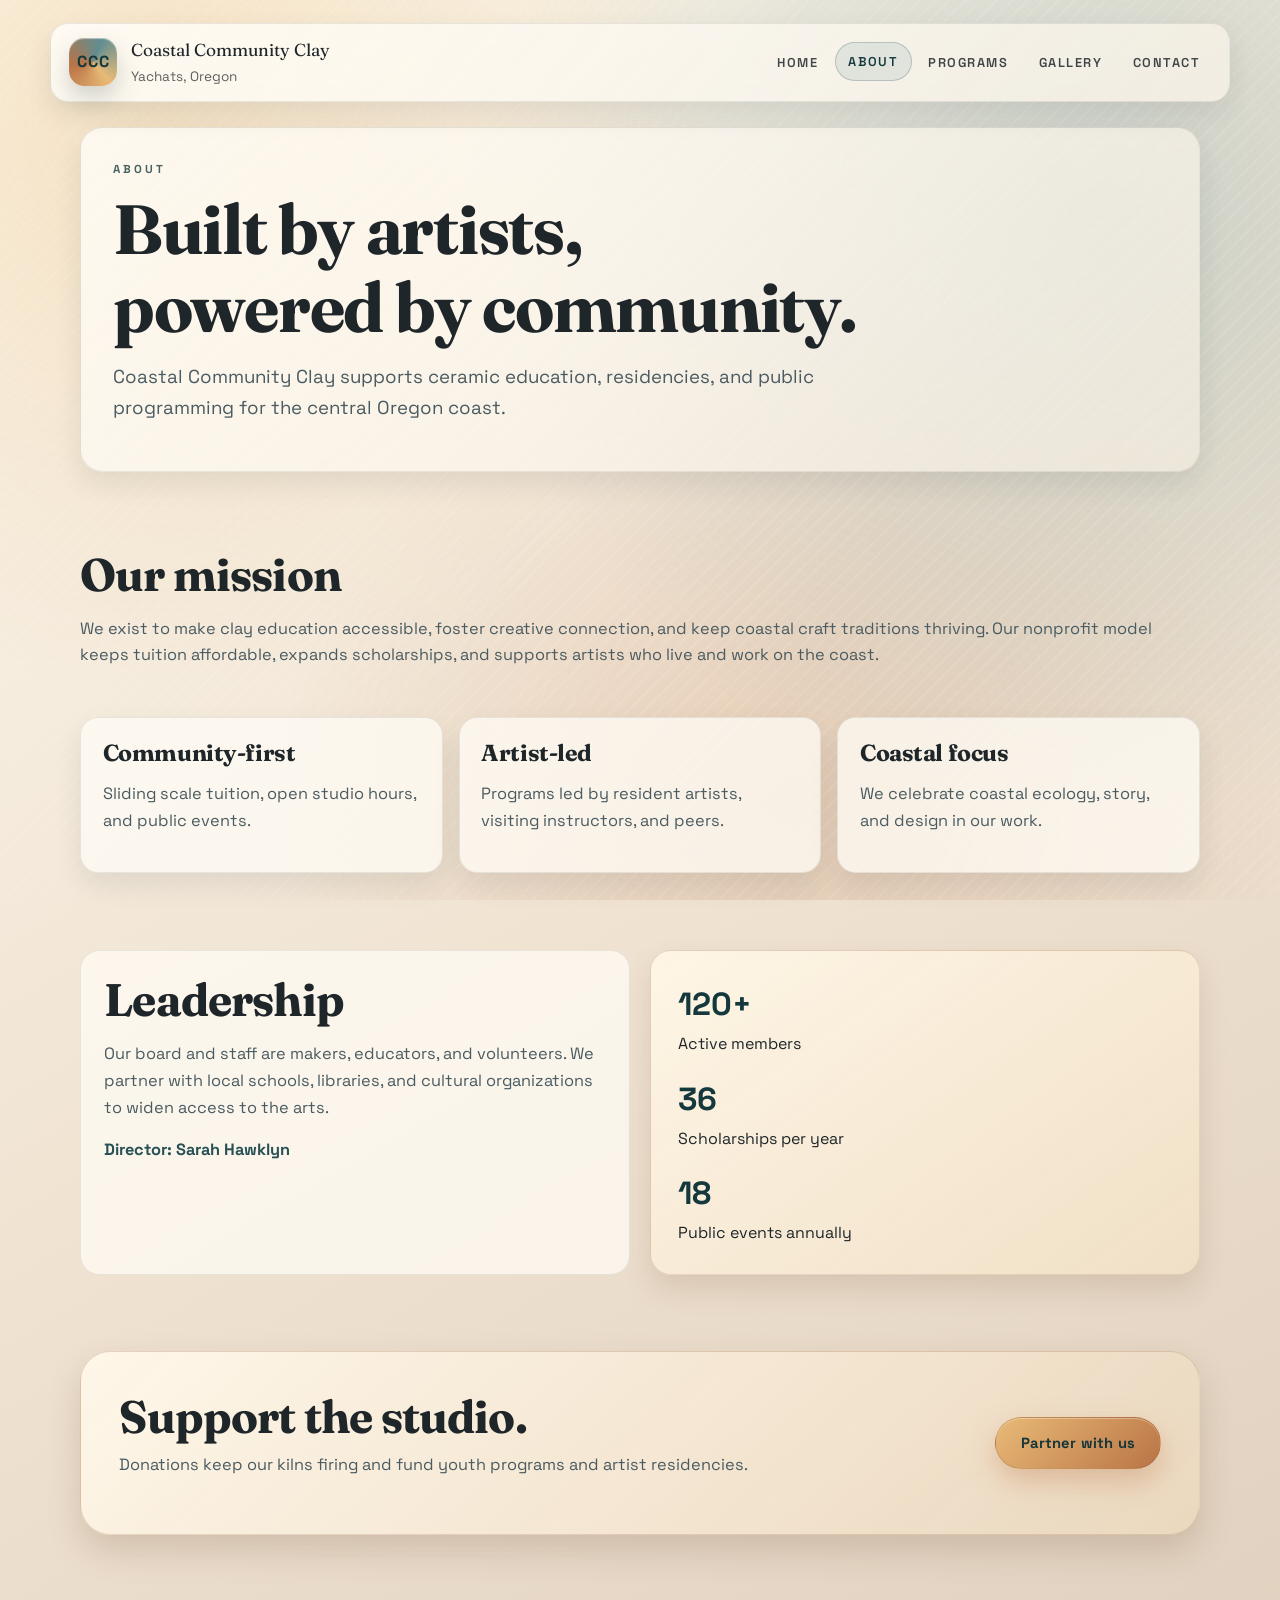
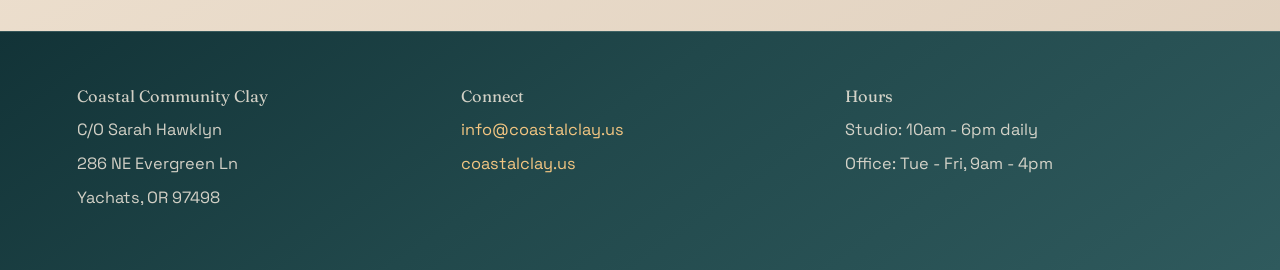
==== about.html @ d5c9c59b "update" ====
<!DOCTYPE html>
<html lang="en">
  <head>
    <meta charset="utf-8" />
    <meta name="viewport" content="width=device-width, initial-scale=1" />
    <title>About | Coastal Community Clay</title>
    <meta
      name="description"
      content="Learn about Coastal Community Clay, a nonprofit ceramics organization serving the Oregon coast."
    />
    <link rel="preconnect" href="https://fonts.googleapis.com" />
    <link rel="preconnect" href="https://fonts.gstatic.com" crossorigin />
    <link
      href="https://fonts.googleapis.com/css2?family=Fraunces:wght@300;500;700&family=Space+Grotesk:wght@400;600&display=swap"
      rel="stylesheet"
    />
    <link rel="stylesheet" href="css/styles.css" />
  </head>
  <body>
    <header class="site-header">
      <div class="brand">
        <span class="brand-mark">CCC</span>
        <div>
          <p class="brand-title">Coastal Community Clay</p>
          <p class="brand-subtitle">Yachats, Oregon</p>
        </div>
      </div>
      <button class="menu-toggle" aria-expanded="false" aria-controls="primary-nav">
        Menu
      </button>
      <nav id="primary-nav" class="site-nav">
        <a class="nav-link" href="index.html">Home</a>
        <a class="nav-link" href="about.html">About</a>
        <a class="nav-link" href="programs.html">Programs</a>
        <a class="nav-link" href="gallery.html">Gallery</a>
        <a class="nav-link" href="contact.html">Contact</a>
      </nav>
    </header>

    <main>
      <section class="page-hero">
        <div>
          <p class="eyebrow">About</p>
          <h1>Built by artists, powered by community.</h1>
          <p class="lead">
            Coastal Community Clay supports ceramic education, residencies, and
            public programming for the central Oregon coast.
          </p>
        </div>
      </section>

      <section class="story">
        <div>
          <h2>Our mission</h2>
          <p>
            We exist to make clay education accessible, foster creative
            connection, and keep coastal craft traditions thriving. Our nonprofit
            model keeps tuition affordable, expands scholarships, and supports
            artists who live and work on the coast.
          </p>
        </div>
        <div class="story-cards">
          <article>
            <h3>Community-first</h3>
            <p>Sliding scale tuition, open studio hours, and public events.</p>
          </article>
          <article>
            <h3>Artist-led</h3>
            <p>Programs led by resident artists, visiting instructors, and peers.</p>
          </article>
          <article>
            <h3>Coastal focus</h3>
            <p>We celebrate coastal ecology, story, and design in our work.</p>
          </article>
        </div>
      </section>

      <section class="grid-two">
        <div>
          <h2>Leadership</h2>
          <p>
            Our board and staff are makers, educators, and volunteers. We partner
            with local schools, libraries, and cultural organizations to widen
            access to the arts.
          </p>
          <p class="accent">Director: Sarah Hawklyn</p>
        </div>
        <div class="stats-card">
          <div>
            <strong>120+</strong>
            <span>Active members</span>
          </div>
          <div>
            <strong>36</strong>
            <span>Scholarships per year</span>
          </div>
          <div>
            <strong>18</strong>
            <span>Public events annually</span>
          </div>
        </div>
      </section>

      <section class="cta">
        <div>
          <h2>Support the studio.</h2>
          <p>
            Donations keep our kilns firing and fund youth programs and artist
            residencies.
          </p>
        </div>
        <a class="btn primary" href="contact.html">Partner with us</a>
      </section>
    </main>

    <footer class="site-footer">
      <div>
        <p class="footer-title">Coastal Community Clay</p>
        <p>C/O Sarah Hawklyn</p>
        <p>286 NE Evergreen Ln</p>
        <p>Yachats, OR 97498</p>
      </div>
      <div>
        <p class="footer-title">Connect</p>
        <p><a href="mailto:info@coastalclay.us">info@coastalclay.us</a></p>
        <p><a href="https://coastalclay.us">coastalclay.us</a></p>
      </div>
      <div>
        <p class="footer-title">Hours</p>
        <p>Studio: 10am - 6pm daily</p>
        <p>Office: Tue - Fri, 9am - 4pm</p>
      </div>
    </footer>

    <script src="js/main.js"></script>
  </body>
</html>
---- css/styles.css ----
:root {
  color-scheme: light;
  --ink: #1f262a;
  --ink-soft: #4a5b61;
  --paper: #f6f2e8;
  --paper-bright: #fffcf6;
  --sand: #e8d7c3;
  --clay: #ba7446;
  --clay-deep: #8b4f30;
  --sun: #e8ba76;
  --tide: #5f8d92;
  --kelp: #275155;
  --ocean: #14383c;
  --line: rgba(31, 38, 42, 0.16);
  --line-soft: rgba(31, 38, 42, 0.09);
  --glass: rgba(255, 252, 246, 0.76);
  --glass-strong: rgba(255, 252, 246, 0.9);
  --shadow-sm: 0 12px 28px rgba(27, 37, 42, 0.09);
  --shadow-md: 0 18px 38px rgba(23, 34, 38, 0.14);
  --shadow-lg: 0 26px 54px rgba(20, 31, 35, 0.2);
  --radius-sm: 1rem;
  --radius-md: 1.4rem;
  --radius-lg: 1.9rem;
  --radius-pill: 999px;
  --font-display: "Fraunces", "Baskerville", "Times New Roman", serif;
  --font-body: "Space Grotesk", "Avenir Next", "Helvetica Neue", sans-serif;
}

*,
*::before,
*::after {
  box-sizing: border-box;
}

html {
  scroll-behavior: smooth;
}

body {
  margin: 0;
  min-height: 100vh;
  font-family: var(--font-body);
  color: var(--ink);
  background: linear-gradient(150deg, #fdf8ed 0%, #f0e3d2 48%, #decebc 100%);
  line-height: 1.65;
  position: relative;
}

body::before,
body::after {
  content: "";
  position: fixed;
  inset: 0;
  pointer-events: none;
  z-index: -1;
}

body::before {
  background:
    radial-gradient(circle at 12% 12%, rgba(232, 186, 118, 0.32), transparent 42%),
    radial-gradient(circle at 85% 24%, rgba(95, 141, 146, 0.28), transparent 47%),
    radial-gradient(circle at 62% 88%, rgba(186, 116, 70, 0.2), transparent 46%);
}

body::after {
  opacity: 0.28;
  background:
    repeating-linear-gradient(
      135deg,
      rgba(255, 255, 255, 0.35) 0,
      rgba(255, 255, 255, 0.35) 2px,
      transparent 2px,
      transparent 11px
    );
}

main {
  width: min(1120px, calc(100% - clamp(2rem, 7vw, 8rem)));
  margin: 0 auto;
  padding: clamp(1.2rem, 2vw, 2rem) 0 clamp(4.5rem, 8vw, 6rem);
  display: grid;
  gap: clamp(3rem, 6vw, 5.2rem);
}

h1,
h2,
h3 {
  font-family: var(--font-display);
  margin: 0 0 0.95rem 0;
  line-height: 1.12;
  letter-spacing: -0.018em;
  text-wrap: balance;
}

h1 {
  font-size: clamp(2.35rem, 6vw, 4.35rem);
}

h2 {
  font-size: clamp(1.85rem, 4vw, 2.85rem);
}

h3 {
  font-size: clamp(1.18rem, 2.3vw, 1.45rem);
}

p {
  margin: 0 0 1rem 0;
  font-size: 1.02rem;
  color: var(--ink-soft);
}

a {
  color: inherit;
  text-decoration: none;
  transition: color 0.24s ease;
}

main > section {
  position: relative;
}

.site-header {
  position: sticky;
  top: 0.8rem;
  z-index: 30;
  width: min(1180px, calc(100% - clamp(1.8rem, 7vw, 8rem)));
  margin: clamp(0.75rem, 1.8vw, 1.5rem) auto 0;
  padding: 0.75rem 0.95rem 0.75rem 1.15rem;
  display: flex;
  align-items: center;
  justify-content: space-between;
  gap: 1rem;
  border-radius: 1.15rem;
  border: 1px solid var(--line-soft);
  background: linear-gradient(130deg, rgba(255, 253, 248, 0.87), rgba(248, 242, 231, 0.79));
  backdrop-filter: blur(14px) saturate(120%);
  box-shadow: var(--shadow-sm);
}

.brand {
  display: flex;
  align-items: center;
  gap: 0.85rem;
  min-width: 0;
}

.brand-mark {
  width: 3rem;
  height: 3rem;
  display: grid;
  place-items: center;
  border-radius: 0.95rem;
  background: conic-gradient(from 140deg, var(--sun), var(--clay), var(--tide), var(--sun));
  color: var(--ocean);
  font-weight: 700;
  letter-spacing: 0.06em;
  box-shadow:
    inset 0 1px 1px rgba(255, 255, 255, 0.5),
    0 12px 24px rgba(35, 55, 61, 0.21);
  animation: markPulse 6s ease-in-out infinite;
}

.brand-title {
  margin: 0;
  font-family: var(--font-display);
  font-size: 1.08rem;
  color: var(--ink);
}

.brand-subtitle {
  margin: 0.12rem 0 0 0;
  font-size: 0.85rem;
  color: rgba(31, 38, 42, 0.72);
}

.site-nav {
  display: flex;
  align-items: center;
  gap: 0.2rem;
}

.nav-link {
  padding: 0.5rem 0.78rem;
  border-radius: var(--radius-pill);
  text-transform: uppercase;
  letter-spacing: 0.12em;
  font-size: 0.8rem;
  font-weight: 600;
  color: rgba(31, 38, 42, 0.85);
  border: 1px solid transparent;
  transition:
    background-color 0.25s ease,
    border-color 0.25s ease,
    transform 0.25s ease,
    color 0.25s ease;
}

.nav-link:hover,
.nav-link.active {
  background: rgba(95, 141, 146, 0.14);
  border-color: rgba(39, 81, 85, 0.24);
  color: var(--ocean);
  transform: translateY(-1px);
}

.menu-toggle {
  display: none;
  align-items: center;
  justify-content: center;
  border: 1px solid var(--line);
  background: var(--glass-strong);
  padding: 0.5rem 0.95rem;
  border-radius: var(--radius-pill);
  font-size: 0.78rem;
  text-transform: uppercase;
  letter-spacing: 0.12em;
  font-weight: 600;
  color: var(--ocean);
  font-family: var(--font-body);
}

.hero {
  display: grid;
  grid-template-columns: 1.15fr 0.85fr;
  gap: clamp(1.8rem, 4vw, 3.2rem);
  align-items: stretch;
  padding: clamp(1.65rem, 4vw, 2.65rem);
  border-radius: var(--radius-lg);
  border: 1px solid var(--line-soft);
  background: linear-gradient(145deg, rgba(255, 252, 246, 0.84), rgba(247, 239, 227, 0.62));
  box-shadow: var(--shadow-lg);
  overflow: hidden;
}

.hero::before {
  content: "";
  position: absolute;
  width: 430px;
  height: 430px;
  right: -180px;
  top: -180px;
  border-radius: 50%;
  background: radial-gradient(circle, rgba(232, 186, 118, 0.42), rgba(232, 186, 118, 0));
  pointer-events: none;
}

.hero::after {
  content: "";
  position: absolute;
  width: 280px;
  height: 280px;
  left: -140px;
  bottom: -120px;
  border-radius: 50%;
  background: radial-gradient(circle, rgba(95, 141, 146, 0.28), rgba(95, 141, 146, 0));
  pointer-events: none;
}

.hero-content {
  max-width: 600px;
  position: relative;
  z-index: 1;
  animation: fadeUp 0.85s ease both;
}

.eyebrow {
  margin: 0 0 0.7rem 0;
  text-transform: uppercase;
  letter-spacing: 0.25em;
  font-size: 0.72rem;
  font-weight: 700;
  color: rgba(20, 56, 60, 0.78);
}

.lead {
  font-size: clamp(1.03rem, 2.1vw, 1.17rem);
  max-width: 62ch;
}

.hero-actions {
  display: flex;
  flex-wrap: wrap;
  gap: 0.8rem;
  margin-top: 1.9rem;
}

.btn {
  display: inline-flex;
  align-items: center;
  justify-content: center;
  border-radius: var(--radius-pill);
  padding: 0.78rem 1.55rem;
  font-size: 0.92rem;
  font-weight: 700;
  letter-spacing: 0.01em;
  border: 1px solid transparent;
  transition:
    transform 0.24s ease,
    box-shadow 0.24s ease,
    background-color 0.24s ease,
    border-color 0.24s ease;
}

.btn.primary {
  background: linear-gradient(135deg, var(--sun), var(--clay));
  color: #15363a;
  border-color: rgba(117, 72, 46, 0.2);
  box-shadow:
    inset 0 1px 0 rgba(255, 255, 255, 0.32),
    0 12px 28px rgba(186, 116, 70, 0.35);
}

.btn.ghost {
  background: var(--glass-strong);
  border-color: rgba(31, 38, 42, 0.2);
  color: var(--ocean);
}

.btn:hover {
  transform: translateY(-2px);
  box-shadow: 0 14px 28px rgba(26, 40, 45, 0.2);
}

.btn:active {
  transform: translateY(0);
}

.hero-card {
  padding: 1.9rem;
  border-radius: var(--radius-md);
  background: linear-gradient(158deg, rgba(20, 56, 60, 0.96), rgba(39, 81, 85, 0.92));
  color: #f6efe3;
  box-shadow: 0 22px 44px rgba(19, 47, 51, 0.36);
  display: grid;
  align-content: start;
  gap: 1rem;
  overflow: hidden;
  position: relative;
  animation: floatIn 0.92s ease both;
  animation-delay: 0.2s;
}

.hero-card::before {
  content: "";
  position: absolute;
  right: -36px;
  bottom: -46px;
  width: 190px;
  height: 190px;
  border-radius: 50%;
  border: 1px solid rgba(255, 255, 255, 0.24);
}

.hero-card p,
.hero-card span {
  color: rgba(246, 239, 227, 0.82);
}

.hero-list {
  display: grid;
  grid-template-columns: repeat(auto-fit, minmax(140px, 1fr));
  gap: 0.75rem;
}

.hero-list div {
  padding: 0.85rem 0.9rem;
  border-radius: 0.95rem;
  background: rgba(255, 255, 255, 0.1);
  border: 1px solid rgba(255, 255, 255, 0.16);
}

.hero-list span {
  display: block;
  font-size: 0.78rem;
  text-transform: uppercase;
  letter-spacing: 0.08em;
}

.hero-list strong {
  font-size: 1.22rem;
  font-weight: 700;
  color: #fff4e5;
}

.split {
  display: grid;
  grid-template-columns: minmax(240px, 0.95fr) minmax(320px, 1.05fr);
  gap: clamp(1.5rem, 3vw, 2.6rem);
  align-items: start;
}

.split > div:first-child {
  padding: 1.85rem;
  border-radius: var(--radius-md);
  background: var(--glass);
  border: 1px solid var(--line-soft);
  box-shadow: var(--shadow-sm);
}

.highlight-grid {
  display: grid;
  gap: 1rem;
  grid-template-columns: repeat(auto-fit, minmax(190px, 1fr));
}

.highlight-grid article {
  padding: 1.35rem;
  border-radius: 1.1rem;
  background: linear-gradient(145deg, rgba(255, 252, 246, 0.84), rgba(255, 250, 241, 0.68));
  border: 1px solid var(--line-soft);
  box-shadow: var(--shadow-sm);
  transition:
    transform 0.22s ease,
    box-shadow 0.22s ease,
    border-color 0.22s ease;
}

.highlight-grid article:hover {
  transform: translateY(-4px);
  border-color: rgba(39, 81, 85, 0.24);
  box-shadow: var(--shadow-md);
}

.band {
  padding: clamp(1.6rem, 4vw, 2.9rem);
  border-radius: var(--radius-lg);
  background: linear-gradient(132deg, #173f43 0%, #2b5c5f 52%, #355458 100%);
  color: #f7f0e5;
  box-shadow: var(--shadow-lg);
  overflow: hidden;
}

.band::before {
  content: "";
  position: absolute;
  inset: 0;
  background:
    radial-gradient(circle at 12% 20%, rgba(232, 186, 118, 0.26), transparent 38%),
    linear-gradient(120deg, transparent 36%, rgba(255, 255, 255, 0.05) 60%, transparent 84%);
  pointer-events: none;
}

.band-content {
  position: relative;
  z-index: 1;
  display: grid;
  gap: 1.45rem;
}

.band h2,
.band h3 {
  color: #fff4e4;
}

.band p {
  color: rgba(247, 240, 229, 0.84);
}

.event-grid,
.resource-grid {
  display: grid;
  grid-template-columns: repeat(auto-fit, minmax(200px, 1fr));
  gap: 1rem;
}

.event-grid article,
.resource-grid div {
  padding: 1.35rem;
  border-radius: 1.1rem;
  background: rgba(255, 255, 255, 0.08);
  border: 1px solid rgba(255, 255, 255, 0.14);
  backdrop-filter: blur(2px);
}

.impact {
  display: grid;
  gap: 1.6rem;
  grid-template-columns: minmax(240px, 0.9fr) minmax(260px, 1.1fr);
  align-items: center;
  padding: clamp(1.6rem, 3.2vw, 2.6rem);
  border-radius: var(--radius-lg);
  background: linear-gradient(150deg, rgba(255, 252, 245, 0.82), rgba(247, 240, 227, 0.68));
  border: 1px solid var(--line-soft);
  box-shadow: var(--shadow-md);
}

.impact-grid {
  display: grid;
  gap: 0.9rem;
  grid-template-columns: repeat(auto-fit, minmax(150px, 1fr));
}

.impact-grid > div {
  padding: 1.1rem;
  border-radius: 1rem;
  border: 1px solid rgba(31, 38, 42, 0.12);
  background: rgba(255, 255, 255, 0.58);
}

.impact-grid strong {
  display: block;
  margin-bottom: 0.2rem;
  font-size: clamp(1.6rem, 3vw, 2.05rem);
  color: var(--ocean);
}

.impact-grid span {
  font-size: 0.93rem;
  color: rgba(31, 38, 42, 0.75);
}

.support {
  display: grid;
  gap: 1.4rem;
}

.support-grid {
  display: grid;
  gap: 1rem;
  grid-template-columns: repeat(auto-fit, minmax(220px, 1fr));
}

.support-grid article {
  padding: 1.35rem;
  border-radius: 1.1rem;
  border: 1px solid var(--line-soft);
  background: linear-gradient(145deg, rgba(255, 252, 246, 0.86), rgba(255, 250, 241, 0.7));
  box-shadow: var(--shadow-sm);
}

.cta {
  display: flex;
  flex-wrap: wrap;
  align-items: center;
  justify-content: space-between;
  gap: 1.4rem;
  padding: clamp(1.5rem, 3vw, 2.4rem);
  border-radius: var(--radius-lg);
  background: linear-gradient(138deg, rgba(255, 247, 233, 0.95), rgba(235, 216, 190, 0.92));
  border: 1px solid rgba(139, 79, 48, 0.2);
  box-shadow: 0 16px 34px rgba(112, 74, 49, 0.2);
}

.cta h2 {
  margin-bottom: 0.65rem;
}

.text-link {
  color: var(--ocean);
  font-weight: 700;
  text-decoration: underline;
  text-decoration-thickness: 1px;
  text-underline-offset: 0.18em;
}

.text-link:hover {
  color: var(--clay-deep);
}

.page-hero {
  padding: clamp(1.4rem, 2.5vw, 2rem);
  border-radius: var(--radius-md);
  border: 1px solid var(--line-soft);
  background: linear-gradient(140deg, rgba(255, 252, 246, 0.84), rgba(247, 239, 227, 0.65));
  box-shadow: var(--shadow-sm);
}

.story {
  display: grid;
  gap: 2rem;
}

.story-cards {
  display: grid;
  gap: 1rem;
  grid-template-columns: repeat(auto-fit, minmax(220px, 1fr));
}

.story-cards article {
  padding: 1.35rem;
  border-radius: 1.15rem;
  border: 1px solid var(--line-soft);
  background: rgba(255, 252, 246, 0.74);
  box-shadow: var(--shadow-sm);
}

.grid-two {
  display: grid;
  grid-template-columns: repeat(auto-fit, minmax(240px, 1fr));
  gap: 1.2rem;
  align-items: stretch;
}

.grid-two > div:first-child {
  padding: 1.45rem;
  border-radius: 1.2rem;
  background: rgba(255, 252, 246, 0.72);
  border: 1px solid var(--line-soft);
}

.stats-card {
  padding: 1.7rem;
  border-radius: 1.3rem;
  display: grid;
  gap: 0.95rem;
  background: linear-gradient(145deg, rgba(255, 246, 231, 0.95), rgba(241, 224, 198, 0.9));
  border: 1px solid rgba(139, 79, 48, 0.19);
  box-shadow: 0 14px 28px rgba(121, 79, 51, 0.16);
}

.stats-card strong {
  display: block;
  font-size: clamp(1.7rem, 3vw, 2rem);
  color: var(--ocean);
}

.accent {
  color: var(--kelp);
  font-weight: 700;
}

.program-list {
  display: grid;
  gap: 1rem;
}

.program-list article {
  padding: 1.6rem;
  border-radius: 1.25rem;
  border: 1px solid var(--line-soft);
  background: linear-gradient(140deg, rgba(255, 252, 246, 0.84), rgba(255, 250, 241, 0.66));
  box-shadow: var(--shadow-sm);
}

.pill-row {
  margin-top: 1.15rem;
  display: flex;
  flex-wrap: wrap;
  gap: 0.55rem;
}

.pill-row span {
  display: inline-flex;
  align-items: center;
  padding: 0.38rem 0.86rem;
  border-radius: var(--radius-pill);
  border: 1px solid rgba(39, 81, 85, 0.24);
  background: rgba(95, 141, 146, 0.13);
  color: var(--ocean);
  font-size: 0.75rem;
  font-weight: 700;
  letter-spacing: 0.09em;
  text-transform: uppercase;
}

.gallery-grid {
  display: grid;
  gap: 1rem;
  grid-template-columns: repeat(auto-fit, minmax(220px, 1fr));
}

.gallery-card {
  padding: 1.2rem;
  border-radius: 1.25rem;
  border: 1px solid var(--line-soft);
  background: linear-gradient(150deg, rgba(255, 252, 246, 0.88), rgba(255, 249, 240, 0.72));
  box-shadow: var(--shadow-sm);
}

.gallery-swatch {
  height: 195px;
  margin-bottom: 0.9rem;
  border-radius: 1rem;
  border: 1px solid rgba(255, 255, 255, 0.62);
  box-shadow: inset 0 1px 0 rgba(255, 255, 255, 0.45);
  background-size: cover;
}

.swatch-one {
  background:
    radial-gradient(circle at 24% 30%, rgba(255, 236, 210, 0.32), transparent 44%),
    linear-gradient(140deg, #945a3c, #d9ac86);
}

.swatch-two {
  background:
    radial-gradient(circle at 66% 22%, rgba(255, 255, 255, 0.38), transparent 42%),
    linear-gradient(140deg, #679096, #c5dedf);
}

.swatch-three {
  background:
    radial-gradient(circle at 20% 26%, rgba(255, 232, 205, 0.28), transparent 45%),
    linear-gradient(140deg, #694d3f, #caa88c);
}

.swatch-four {
  background:
    radial-gradient(circle at 70% 35%, rgba(255, 236, 206, 0.36), transparent 45%),
    linear-gradient(140deg, #8f614b, #e5c29d);
}

.swatch-five {
  background:
    radial-gradient(circle at 26% 31%, rgba(255, 255, 255, 0.46), transparent 42%),
    linear-gradient(140deg, #84b5b2, #e4efed);
}

.swatch-six {
  background:
    radial-gradient(circle at 70% 26%, rgba(255, 240, 220, 0.28), transparent 44%),
    linear-gradient(140deg, #6f6058, #d6c4b2);
}

.contact-grid {
  display: grid;
  gap: 1rem;
  grid-template-columns: repeat(auto-fit, minmax(220px, 1fr));
}

.contact-card {
  padding: 1.3rem;
  border-radius: 1.15rem;
  border: 1px solid var(--line-soft);
  background: rgba(255, 252, 246, 0.79);
  box-shadow: var(--shadow-sm);
}

.form-section {
  padding: clamp(1.4rem, 3vw, 2.1rem);
  border-radius: 1.45rem;
  border: 1px solid var(--line-soft);
  background: linear-gradient(145deg, rgba(255, 252, 246, 0.84), rgba(247, 239, 227, 0.67));
  box-shadow: var(--shadow-md);
}

.contact-form {
  display: grid;
  gap: 1rem;
}

.contact-form label {
  display: grid;
  gap: 0.45rem;
  font-weight: 600;
  color: var(--ink);
}

input,
select,
textarea {
  width: 100%;
  border: 1px solid rgba(31, 38, 42, 0.22);
  border-radius: 0.9rem;
  background: rgba(255, 255, 255, 0.82);
  color: var(--ink);
  padding: 0.76rem 0.95rem;
  font-size: 0.96rem;
  line-height: 1.45;
  font-family: var(--font-body);
  transition:
    border-color 0.2s ease,
    box-shadow 0.2s ease,
    background-color 0.2s ease;
}

textarea {
  resize: vertical;
}

input:focus-visible,
select:focus-visible,
textarea:focus-visible {
  outline: none;
  border-color: rgba(39, 81, 85, 0.5);
  box-shadow: 0 0 0 4px rgba(95, 141, 146, 0.2);
  background: #ffffff;
}

.site-footer {
  display: grid;
  gap: 1.6rem;
  grid-template-columns: repeat(auto-fit, minmax(200px, 1fr));
  padding: clamp(2.2rem, 5vw, 3.2rem) clamp(1.2rem, 6vw, 5rem);
  background: linear-gradient(145deg, #123337 0%, #21484b 45%, #2f5a5d 100%);
  color: #f5ecdf;
  border-top: 1px solid rgba(255, 255, 255, 0.12);
}

.site-footer p {
  margin-bottom: 0.45rem;
  color: rgba(245, 236, 223, 0.84);
}

.footer-title {
  margin-bottom: 0.65rem;
  color: #fff7ea;
  font-family: var(--font-display);
}

.site-footer a {
  color: #f3c682;
}

.site-footer a:hover {
  color: #ffe4b8;
}

@keyframes fadeUp {
  from {
    opacity: 0;
    transform: translateY(20px);
  }
  to {
    opacity: 1;
    transform: translateY(0);
  }
}

@keyframes floatIn {
  from {
    opacity: 0;
    transform: translateY(25px) scale(0.98);
  }
  to {
    opacity: 1;
    transform: translateY(0) scale(1);
  }
}

@keyframes markPulse {
  0%,
  100% {
    transform: rotate(0deg);
  }
  50% {
    transform: rotate(6deg);
  }
}

@media (max-width: 980px) {
  .hero,
  .impact {
    grid-template-columns: 1fr;
  }

  .split {
    grid-template-columns: 1fr;
  }
}

@media (max-width: 860px) {
  .site-header {
    width: calc(100% - 1.4rem);
    padding: 0.75rem;
  }

  .site-nav {
    position: absolute;
    top: calc(100% + 0.6rem);
    left: 0;
    right: 0;
    display: none;
    flex-direction: column;
    align-items: stretch;
    gap: 0.24rem;
    padding: 0.65rem;
    border-radius: 1rem;
    border: 1px solid var(--line-soft);
    background: rgba(255, 252, 247, 0.96);
    box-shadow: var(--shadow-md);
  }

  .site-nav.open {
    display: flex;
    animation: fadeUp 0.28s ease both;
  }

  .menu-toggle {
    display: inline-flex;
  }

  .nav-link {
    width: 100%;
    padding: 0.72rem 0.88rem;
  }
}

@media (max-width: 600px) {
  main {
    width: calc(100% - 1.5rem);
    padding-top: 0.9rem;
    gap: 2.55rem;
  }

  h1 {
    font-size: clamp(2rem, 11vw, 2.8rem);
  }

  .hero,
  .band,
  .impact,
  .cta,
  .page-hero,
  .form-section {
    padding: 1.25rem;
  }

  .brand-title {
    font-size: 0.98rem;
  }

  .brand-subtitle {
    font-size: 0.78rem;
  }

  .hero-actions {
    width: 100%;
  }

  .hero-actions .btn {
    flex: 1 1 100%;
  }

  .cta {
    flex-direction: column;
    align-items: flex-start;
  }

  .site-footer {
    grid-template-columns: 1fr;
  }
}

@media (prefers-reduced-motion: reduce) {
  *,
  *::before,
  *::after {
    animation: none !important;
    transition-duration: 0.01ms !important;
    scroll-behavior: auto !important;
  }
}
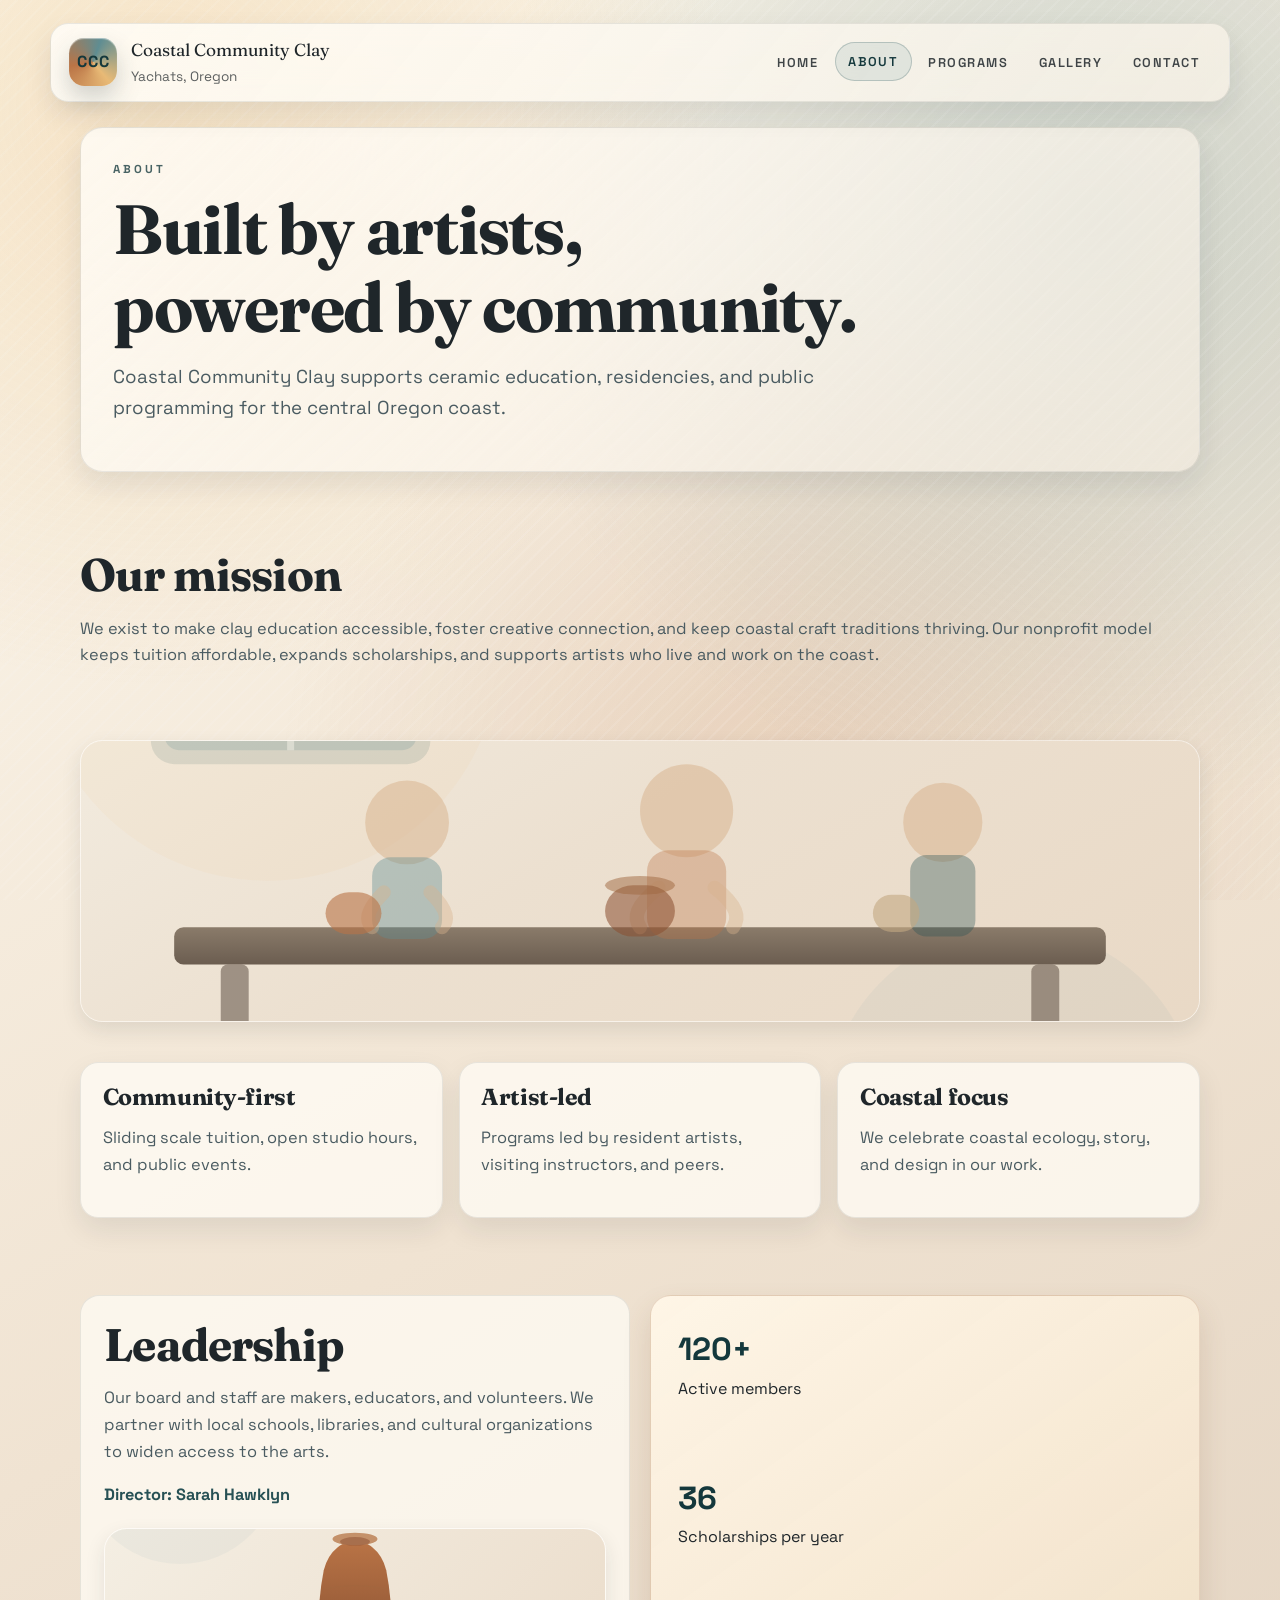
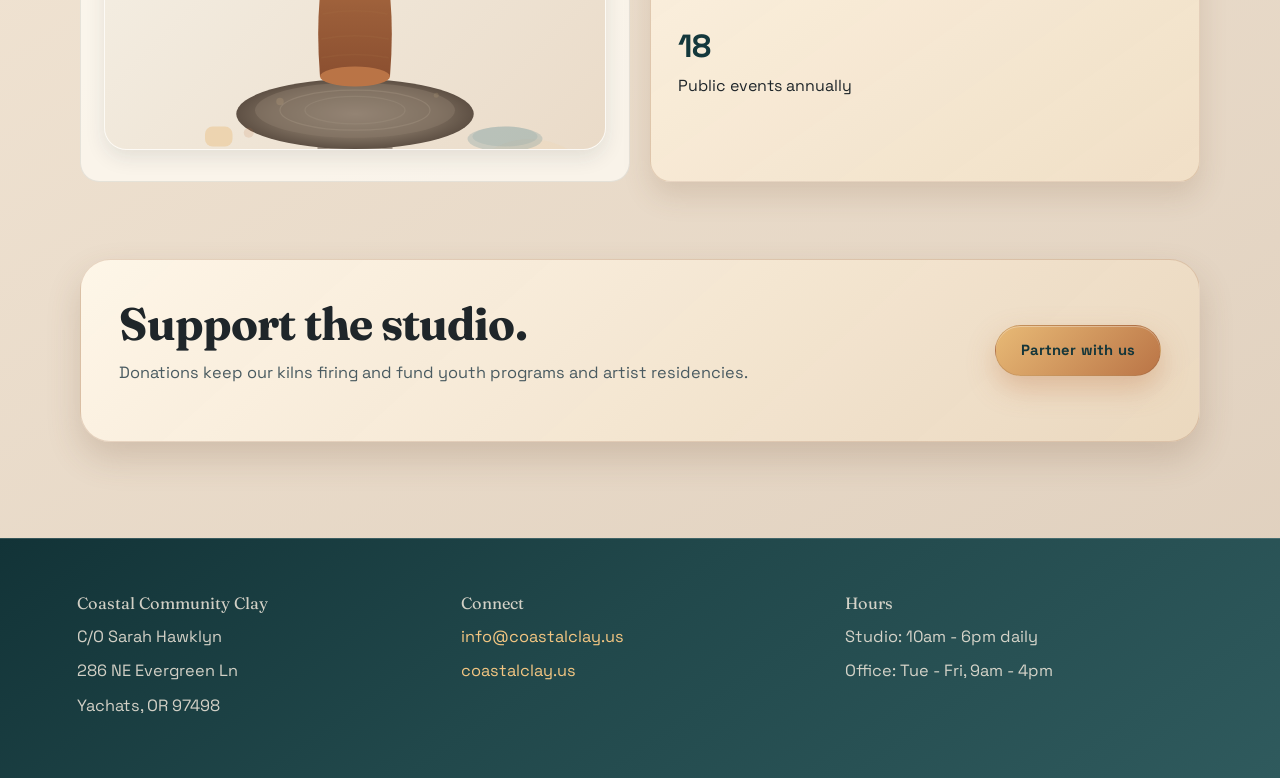
==== commit 79707a27: "Add illustrations and enhance layout for various pages - Added new SVG illustrations for the about, " ====
--- a/about.html
+++ b/about.html
@@ -59,6 +59,15 @@
             artists who live and work on the coast.
           </p>
         </div>
+        <figure class="section-illustration wide">
+          <img
+            src="images/about-studio.svg"
+            alt="Community studio scene with makers at a shared work table."
+            width="480"
+            height="360"
+            loading="lazy"
+          />
+        </figure>
         <div class="story-cards">
           <article>
             <h3>Community-first</h3>
@@ -84,6 +93,15 @@
             access to the arts.
           </p>
           <p class="accent">Director: Sarah Hawklyn</p>
+          <figure class="section-illustration small" style="margin-top:1.2rem">
+            <img
+              src="images/pottery-wheel.svg"
+              alt="Pottery wheel illustration."
+              width="400"
+              height="400"
+              loading="lazy"
+            />
+          </figure>
         </div>
         <div class="stats-card">
           <div>
--- a/css/styles.css
+++ b/css/styles.css
@@ -564,6 +564,14 @@
   border: 1px solid var(--line-soft);
   background: linear-gradient(140deg, rgba(255, 252, 246, 0.84), rgba(247, 239, 227, 0.65));
   box-shadow: var(--shadow-sm);
+  display: grid;
+  grid-template-columns: 1fr auto;
+  gap: 1.5rem;
+  align-items: center;
+}
+
+.page-hero:not(:has(.page-hero-illustration)) {
+  grid-template-columns: 1fr;
 }
 
 .story {
@@ -661,56 +669,80 @@
 }
 
 .gallery-card {
-  padding: 1.2rem;
+  display: grid;
+  gap: 0.95rem;
+  padding: 1rem;
   border-radius: 1.25rem;
   border: 1px solid var(--line-soft);
   background: linear-gradient(150deg, rgba(255, 252, 246, 0.88), rgba(255, 249, 240, 0.72));
   box-shadow: var(--shadow-sm);
-}
-
-.gallery-swatch {
-  height: 195px;
-  margin-bottom: 0.9rem;
+  transition:
+    transform 0.24s ease,
+    box-shadow 0.24s ease,
+    border-color 0.24s ease;
+}
+
+.gallery-card:hover {
+  transform: translateY(-4px);
+  border-color: rgba(39, 81, 85, 0.24);
+  box-shadow: var(--shadow-md);
+}
+
+.gallery-media {
+  margin: 0;
+  overflow: hidden;
   border-radius: 1rem;
-  border: 1px solid rgba(255, 255, 255, 0.62);
-  box-shadow: inset 0 1px 0 rgba(255, 255, 255, 0.45);
-  background-size: cover;
-}
-
-.swatch-one {
-  background:
-    radial-gradient(circle at 24% 30%, rgba(255, 236, 210, 0.32), transparent 44%),
-    linear-gradient(140deg, #945a3c, #d9ac86);
-}
-
-.swatch-two {
-  background:
-    radial-gradient(circle at 66% 22%, rgba(255, 255, 255, 0.38), transparent 42%),
-    linear-gradient(140deg, #679096, #c5dedf);
-}
-
-.swatch-three {
-  background:
-    radial-gradient(circle at 20% 26%, rgba(255, 232, 205, 0.28), transparent 45%),
-    linear-gradient(140deg, #694d3f, #caa88c);
-}
-
-.swatch-four {
-  background:
-    radial-gradient(circle at 70% 35%, rgba(255, 236, 206, 0.36), transparent 45%),
-    linear-gradient(140deg, #8f614b, #e5c29d);
-}
-
-.swatch-five {
-  background:
-    radial-gradient(circle at 26% 31%, rgba(255, 255, 255, 0.46), transparent 42%),
-    linear-gradient(140deg, #84b5b2, #e4efed);
-}
-
-.swatch-six {
-  background:
-    radial-gradient(circle at 70% 26%, rgba(255, 240, 220, 0.28), transparent 44%),
-    linear-gradient(140deg, #6f6058, #d6c4b2);
+  border: 1px solid rgba(255, 255, 255, 0.65);
+  background: linear-gradient(140deg, #f1dfc5, #c6b3a4);
+  box-shadow:
+    inset 0 1px 0 rgba(255, 255, 255, 0.4),
+    0 6px 16px rgba(31, 38, 42, 0.15);
+}
+
+.gallery-media img {
+  width: 100%;
+  aspect-ratio: 3 / 2;
+  object-fit: cover;
+  display: block;
+  transition: transform 0.35s ease;
+}
+
+.gallery-card:hover .gallery-media img {
+  transform: scale(1.04);
+}
+
+.gallery-copy {
+  display: grid;
+  gap: 0.45rem;
+  padding: 0 0.2rem 0.3rem;
+}
+
+.gallery-copy h3 {
+  margin-bottom: 0;
+}
+
+.gallery-copy p {
+  margin-bottom: 0.1rem;
+}
+
+.gallery-tags {
+  display: flex;
+  flex-wrap: wrap;
+  gap: 0.45rem;
+}
+
+.gallery-tags span {
+  display: inline-flex;
+  align-items: center;
+  padding: 0.28rem 0.72rem;
+  border-radius: var(--radius-pill);
+  font-size: 0.73rem;
+  font-weight: 700;
+  letter-spacing: 0.07em;
+  text-transform: uppercase;
+  color: var(--ocean);
+  border: 1px solid rgba(39, 81, 85, 0.25);
+  background: rgba(95, 141, 146, 0.12);
 }
 
 .contact-grid {
@@ -942,3 +974,148 @@
     scroll-behavior: auto !important;
   }
 }
+
+/* ===== Visual content: illustrations & decorative elements ===== */
+
+.hero-illustration {
+  margin: 0 0 1rem 0;
+  overflow: hidden;
+  border-radius: 1rem;
+  border: 1px solid rgba(255, 255, 255, 0.18);
+  box-shadow:
+    inset 0 1px 0 rgba(255, 255, 255, 0.2),
+    0 6px 16px rgba(31, 38, 42, 0.12);
+}
+
+.hero-illustration img {
+  width: 100%;
+  height: auto;
+  display: block;
+  transition: transform 0.5s ease;
+}
+
+.hero-illustration:hover img {
+  transform: scale(1.03);
+}
+
+.wave-divider {
+  margin: -1.5rem 0;
+  line-height: 0;
+  overflow: hidden;
+  pointer-events: none;
+}
+
+.wave-divider img {
+  width: 100%;
+  height: auto;
+  display: block;
+  min-height: 48px;
+}
+
+.section-illustration {
+  margin: 1.4rem 0 0.5rem;
+  overflow: hidden;
+  border-radius: var(--radius-md);
+  border: 1px solid rgba(255, 255, 255, 0.5);
+  box-shadow:
+    inset 0 1px 0 rgba(255, 255, 255, 0.35),
+    0 8px 20px rgba(31, 38, 42, 0.1);
+}
+
+.section-illustration img {
+  width: 100%;
+  height: auto;
+  display: block;
+  transition: transform 0.45s ease;
+}
+
+.section-illustration:hover img {
+  transform: scale(1.02);
+}
+
+.section-illustration.small img {
+  max-height: 220px;
+  object-fit: cover;
+}
+
+.section-illustration.wide {
+  border-radius: var(--radius-md);
+}
+
+.section-illustration.wide img {
+  max-height: 280px;
+  object-fit: cover;
+}
+
+.page-hero-illustration {
+  margin: 0;
+  width: clamp(160px, 22vw, 240px);
+  overflow: hidden;
+  border-radius: var(--radius-sm);
+  border: 1px solid rgba(255, 255, 255, 0.5);
+  box-shadow:
+    inset 0 1px 0 rgba(255, 255, 255, 0.3),
+    0 6px 16px rgba(31, 38, 42, 0.1);
+  flex-shrink: 0;
+}
+
+.page-hero-illustration img {
+  width: 100%;
+  height: auto;
+  display: block;
+  transition: transform 0.45s ease;
+}
+
+.page-hero-illustration:hover img {
+  transform: scale(1.03);
+}
+
+.band-illustration {
+  margin: 0 0 1rem 0;
+  overflow: hidden;
+  border-radius: var(--radius-sm);
+  border: 1px solid rgba(255, 255, 255, 0.14);
+  box-shadow: 0 6px 18px rgba(19, 47, 51, 0.2);
+}
+
+.band-illustration img {
+  width: 100%;
+  max-height: 200px;
+  object-fit: cover;
+  display: block;
+  transition: transform 0.45s ease;
+}
+
+.band-illustration:hover img {
+  transform: scale(1.02);
+}
+
+@media (max-width: 860px) {
+  .page-hero {
+    grid-template-columns: 1fr;
+  }
+
+  .page-hero-illustration {
+    width: 100%;
+    max-height: 200px;
+  }
+
+  .page-hero-illustration img {
+    max-height: 200px;
+    object-fit: cover;
+  }
+}
+
+@media (max-width: 600px) {
+  .wave-divider {
+    margin: -0.8rem 0;
+  }
+
+  .section-illustration.small img {
+    max-height: 160px;
+  }
+
+  .section-illustration.wide img {
+    max-height: 180px;
+  }
+}
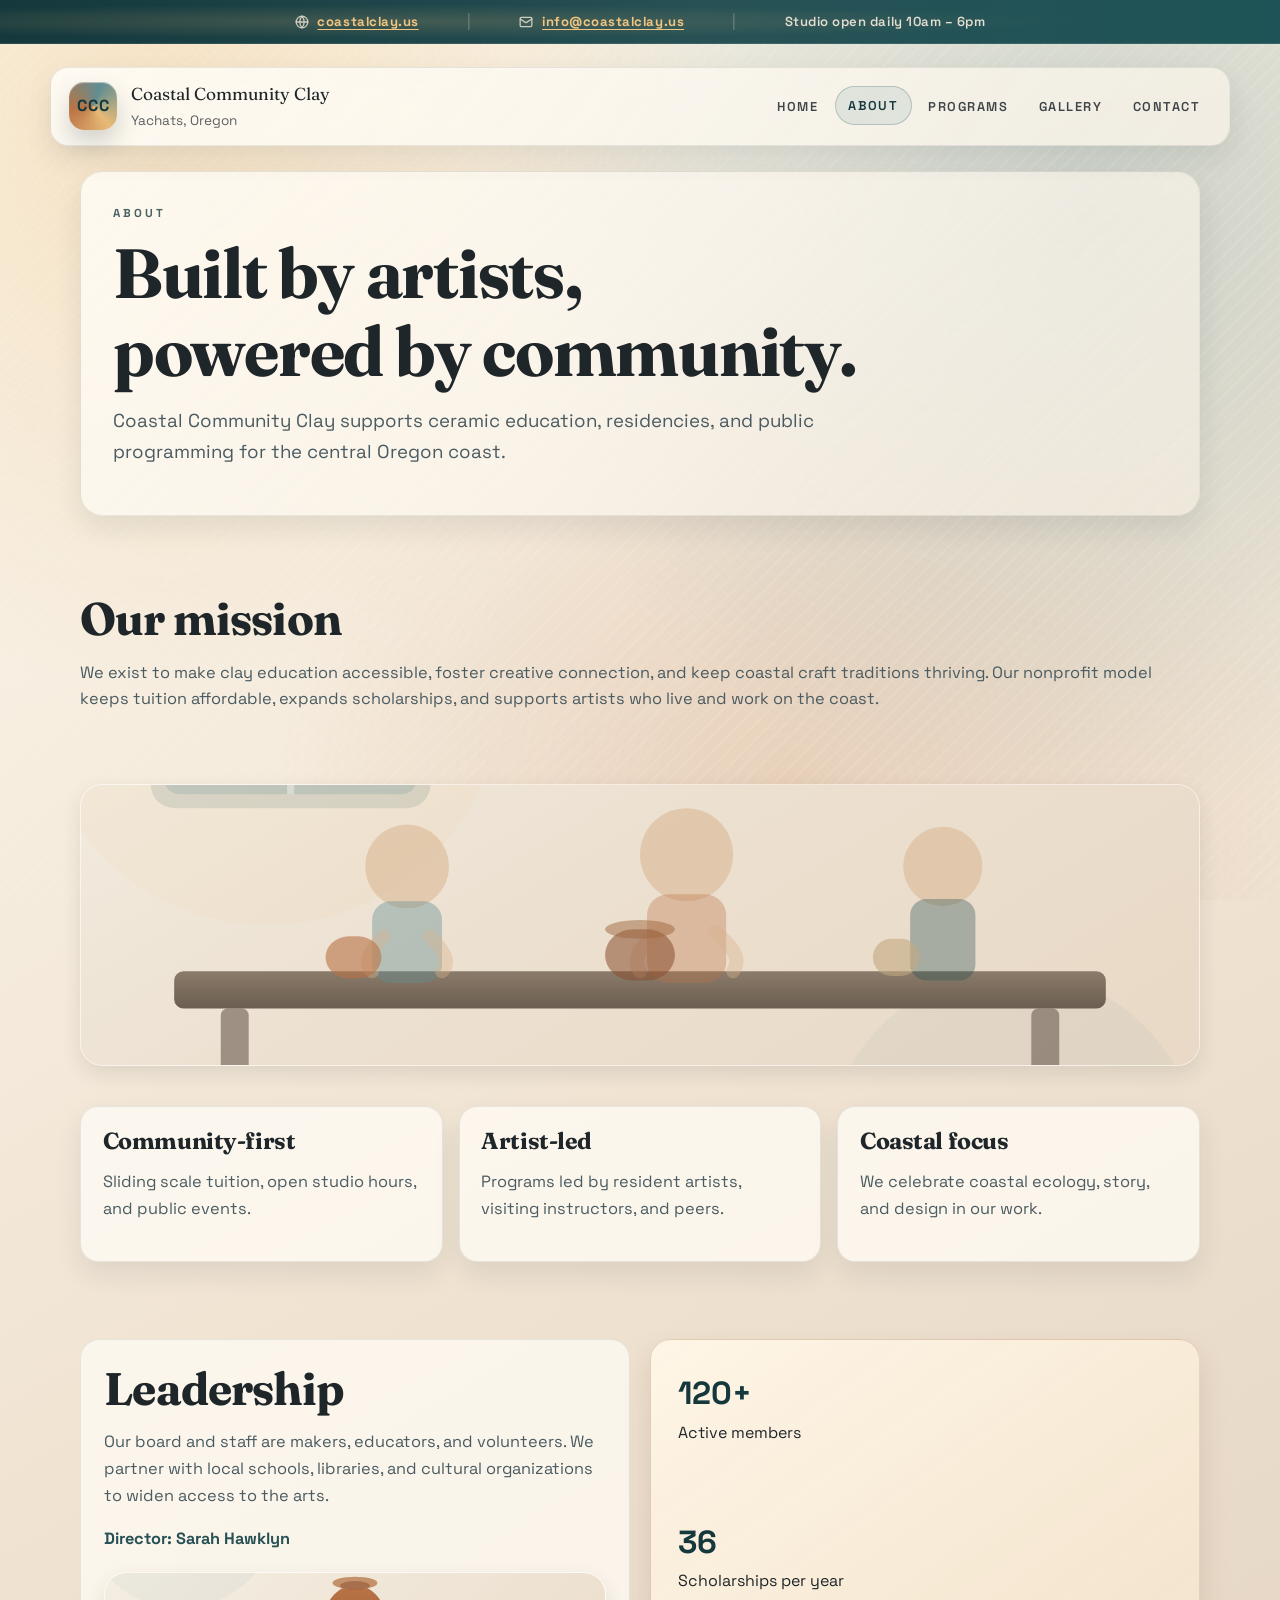
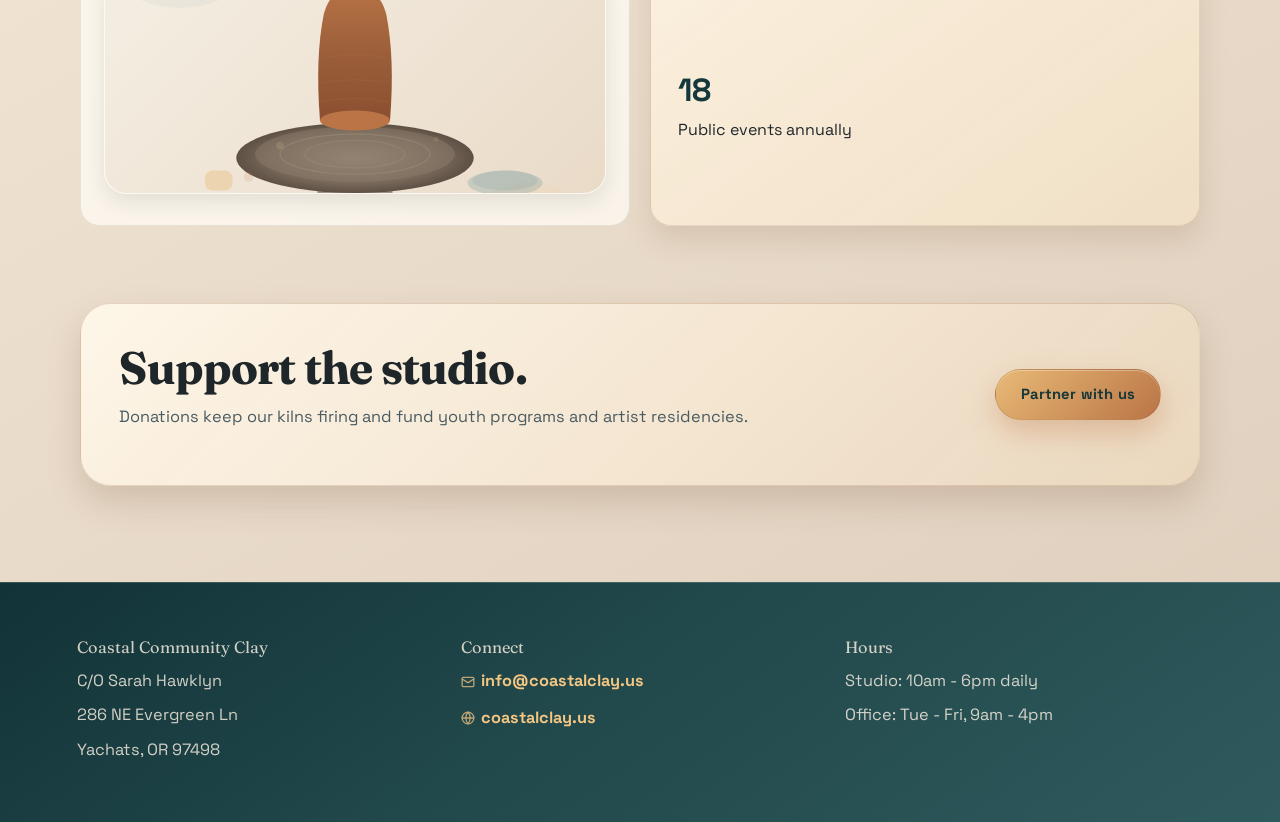
==== commit 1f8463ee: "Add info bar with contact details and studio hours to multiple pages" ====
--- a/about.html
+++ b/about.html
@@ -17,6 +17,19 @@
     <link rel="stylesheet" href="css/styles.css" />
   </head>
   <body>
+    <div class="info-bar">
+      <span class="info-bar-item">
+        <svg width="14" height="14" viewBox="0 0 24 24" fill="none" stroke="currentColor" stroke-width="2.2" stroke-linecap="round" stroke-linejoin="round"><circle cx="12" cy="12" r="10"/><path d="M2 12h20M12 2a15.3 15.3 0 0 1 0 20M12 2a15.3 15.3 0 0 0 0 20"/></svg>
+        <a href="https://coastalclay.us" target="_blank" rel="noopener">coastalclay.us</a>
+      </span>
+      <span class="info-bar-sep">|</span>
+      <span class="info-bar-item">
+        <svg width="14" height="14" viewBox="0 0 24 24" fill="none" stroke="currentColor" stroke-width="2.2" stroke-linecap="round" stroke-linejoin="round"><rect x="2" y="4" width="20" height="16" rx="2"/><path d="m22 7-8.97 5.7a1.94 1.94 0 0 1-2.06 0L2 7"/></svg>
+        <a href="mailto:info@coastalclay.us">info@coastalclay.us</a>
+      </span>
+      <span class="info-bar-sep">|</span>
+      <span class="info-bar-item">Studio open daily 10am – 6pm</span>
+    </div>
     <header class="site-header">
       <div class="brand">
         <span class="brand-mark">CCC</span>
@@ -140,8 +153,8 @@
       </div>
       <div>
         <p class="footer-title">Connect</p>
-        <p><a href="mailto:info@coastalclay.us">info@coastalclay.us</a></p>
-        <p><a href="https://coastalclay.us">coastalclay.us</a></p>
+        <p><a class="footer-contact-link" href="mailto:info@coastalclay.us"><svg width="14" height="14" viewBox="0 0 24 24" fill="none" stroke="currentColor" stroke-width="2.2" stroke-linecap="round" stroke-linejoin="round"><rect x="2" y="4" width="20" height="16" rx="2"/><path d="m22 7-8.97 5.7a1.94 1.94 0 0 1-2.06 0L2 7"/></svg>info@coastalclay.us</a></p>
+        <p><a class="footer-contact-link" href="https://coastalclay.us" target="_blank" rel="noopener"><svg width="14" height="14" viewBox="0 0 24 24" fill="none" stroke="currentColor" stroke-width="2.2" stroke-linecap="round" stroke-linejoin="round"><circle cx="12" cy="12" r="10"/><path d="M2 12h20M12 2a15.3 15.3 0 0 1 0 20M12 2a15.3 15.3 0 0 0 0 20"/></svg>coastalclay.us</a></p>
       </div>
       <div>
         <p class="footer-title">Hours</p>
--- a/css/styles.css
+++ b/css/styles.css
@@ -833,10 +833,24 @@
 
 .site-footer a {
   color: #f3c682;
+  font-weight: 700;
 }
 
 .site-footer a:hover {
   color: #ffe4b8;
+  text-decoration: underline;
+  text-underline-offset: 0.18em;
+}
+
+.footer-contact-link {
+  display: inline-flex;
+  align-items: center;
+  gap: 0.4rem;
+}
+
+.footer-contact-link svg {
+  opacity: 0.75;
+  flex-shrink: 0;
 }
 
 @keyframes fadeUp {
@@ -975,6 +989,115 @@
   }
 }
 
+/* ===== Top info bar ===== */
+
+.info-bar {
+  width: 100%;
+  background: linear-gradient(90deg, var(--ocean) 0%, var(--kelp) 55%, #1e5457 100%);
+  color: rgba(245, 236, 223, 0.92);
+  font-size: 0.82rem;
+  font-weight: 600;
+  letter-spacing: 0.04em;
+  padding: 0.52rem clamp(1rem, 5vw, 4rem);
+  display: flex;
+  align-items: center;
+  justify-content: center;
+  gap: clamp(1rem, 4vw, 3rem);
+  flex-wrap: wrap;
+  border-bottom: 1px solid rgba(255, 255, 255, 0.1);
+  position: relative;
+  z-index: 40;
+}
+
+.info-bar::before {
+  content: "";
+  position: absolute;
+  inset: 0;
+  background: radial-gradient(ellipse at 30% 50%, rgba(232, 186, 118, 0.18), transparent 55%);
+  pointer-events: none;
+}
+
+.info-bar-item {
+  display: inline-flex;
+  align-items: center;
+  gap: 0.55rem;
+  white-space: nowrap;
+}
+
+.info-bar-item svg {
+  flex-shrink: 0;
+  opacity: 0.85;
+}
+
+.info-bar-item a {
+  color: #f3c682;
+  font-weight: 700;
+  text-decoration: underline;
+  text-decoration-thickness: 1px;
+  text-underline-offset: 0.2em;
+  transition: color 0.2s ease;
+}
+
+.info-bar-item a:hover {
+  color: #ffe4b8;
+}
+
+.info-bar-sep {
+  opacity: 0.35;
+  font-weight: 300;
+  font-size: 1rem;
+}
+
+@media (max-width: 600px) {
+  .info-bar {
+    gap: 0.65rem;
+    padding: 0.6rem 1rem;
+    font-size: 0.77rem;
+  }
+
+  .info-bar-sep {
+    display: none;
+  }
+}
+
+/* ===== Contact card enhancements ===== */
+
+.contact-card.highlight {
+  background: linear-gradient(148deg, rgba(20, 56, 60, 0.96), rgba(39, 81, 85, 0.92));
+  color: #f6efe3;
+  border-color: rgba(255, 255, 255, 0.14);
+  box-shadow: 0 18px 36px rgba(19, 47, 51, 0.32);
+}
+
+.contact-card.highlight h2,
+.contact-card.highlight p,
+.contact-card.highlight .accent {
+  color: rgba(246, 239, 227, 0.9);
+}
+
+.contact-card.highlight a {
+  color: #f3c682;
+  font-size: 1.06rem;
+  font-weight: 700;
+  text-decoration: underline;
+  text-decoration-thickness: 1px;
+  text-underline-offset: 0.2em;
+  display: inline-flex;
+  align-items: center;
+  gap: 0.4rem;
+}
+
+.contact-card.highlight a:hover {
+  color: #ffe4b8;
+}
+
+.contact-card.highlight h2 {
+  color: #fff4e4;
+  display: flex;
+  align-items: center;
+  gap: 0.5rem;
+}
+
 /* ===== Visual content: illustrations & decorative elements ===== */
 
 .hero-illustration {
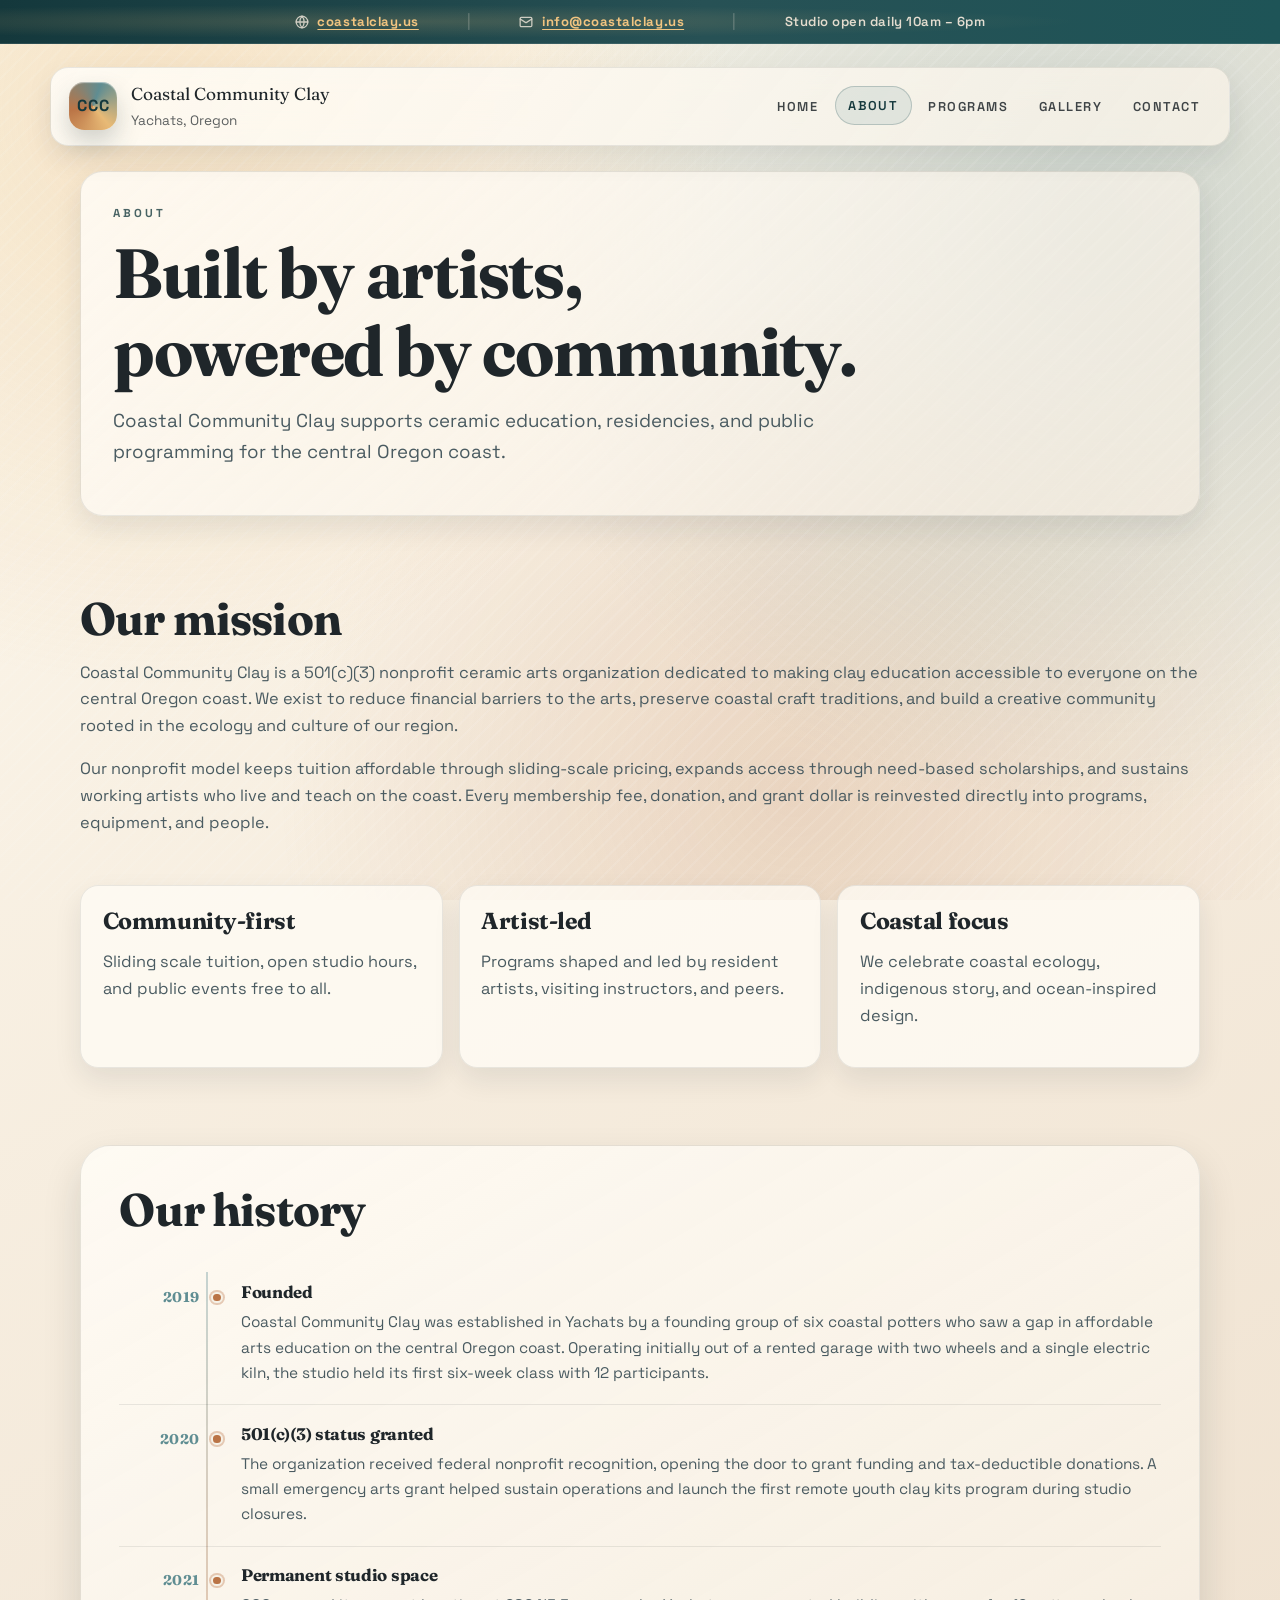
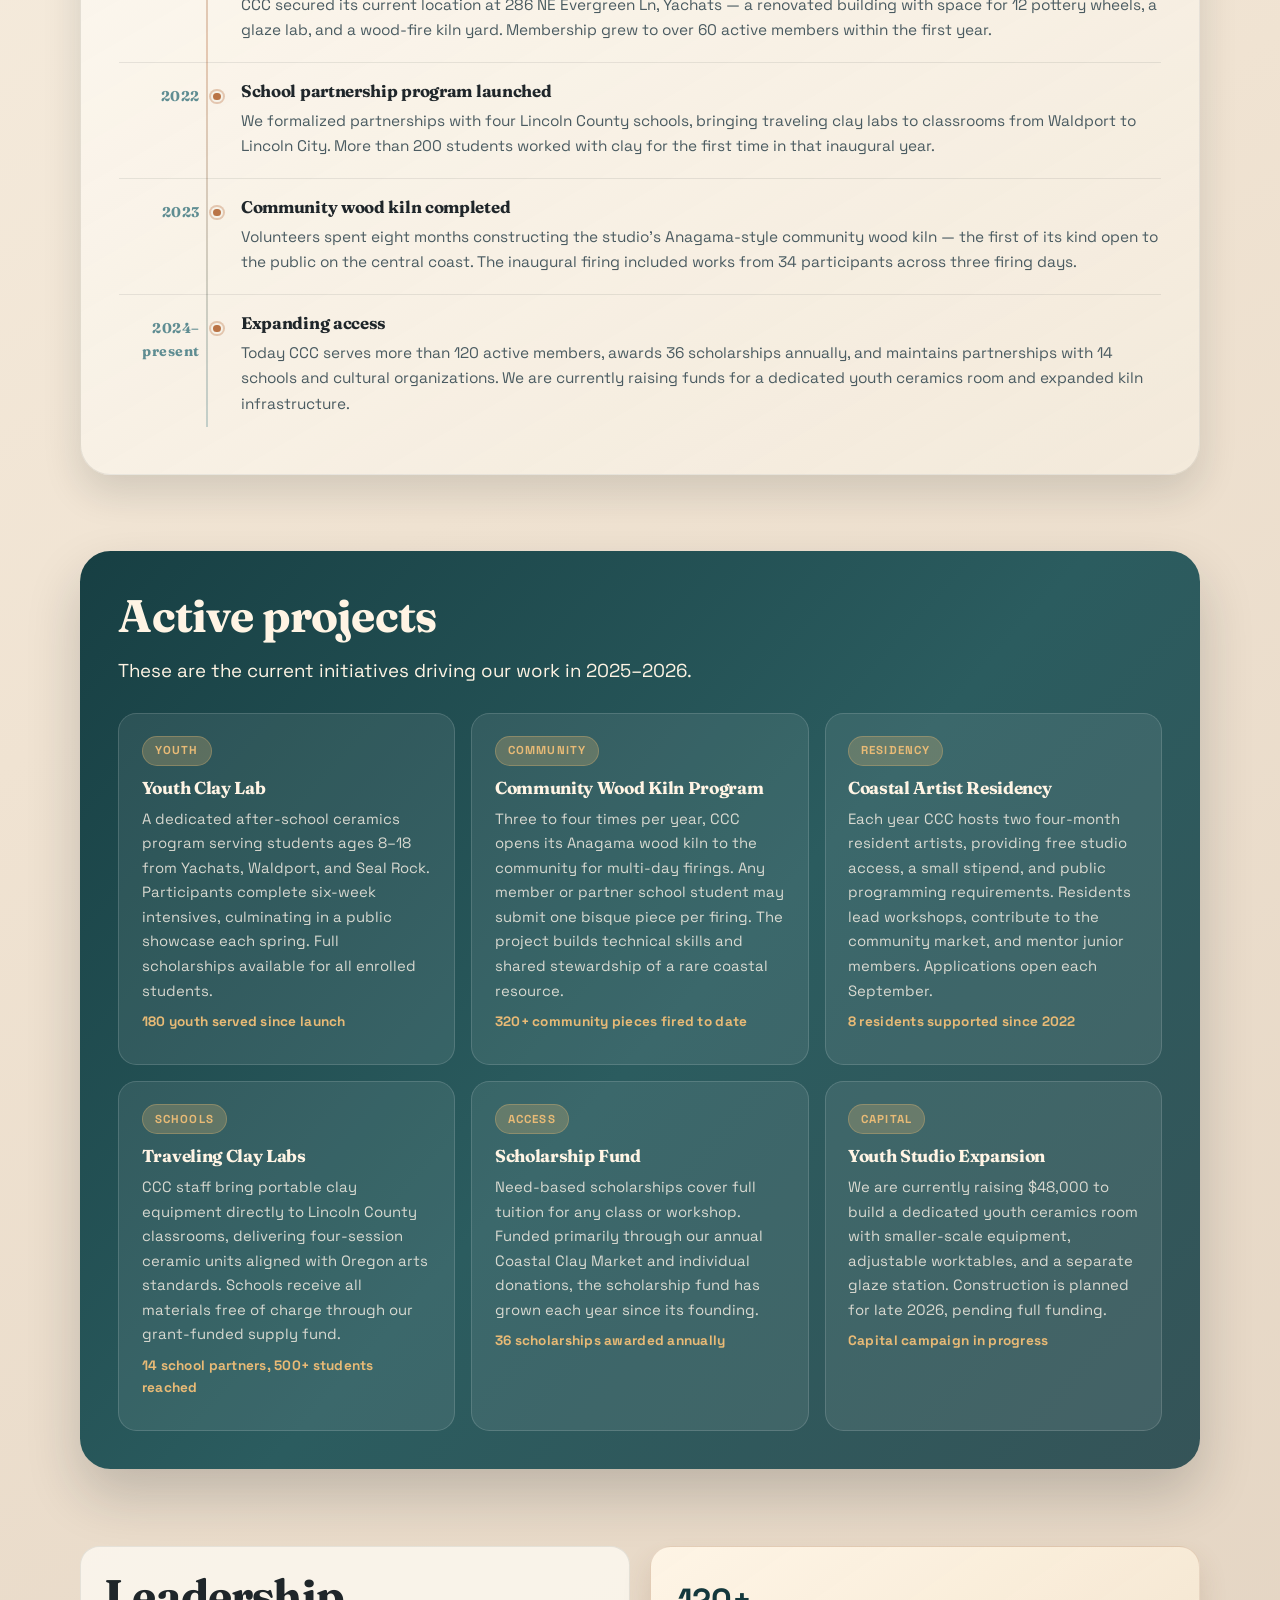
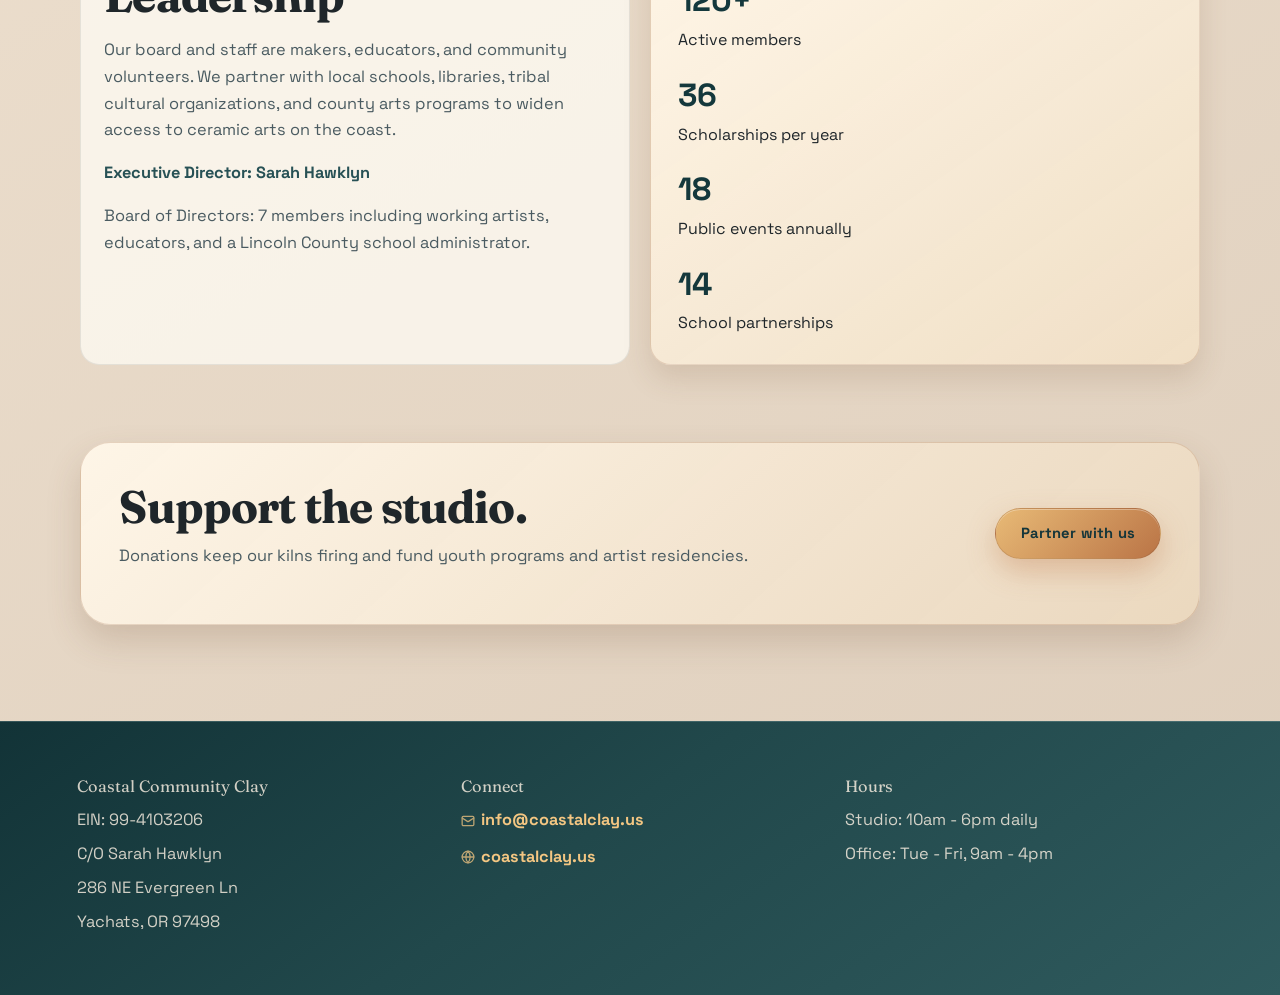
==== commit b2aa0d6e: "Revise About page content for clarity and detail; add history and active projects sections" ====
--- a/about.html
+++ b/about.html
@@ -66,33 +66,177 @@
         <div>
           <h2>Our mission</h2>
           <p>
-            We exist to make clay education accessible, foster creative
-            connection, and keep coastal craft traditions thriving. Our nonprofit
-            model keeps tuition affordable, expands scholarships, and supports
-            artists who live and work on the coast.
-          </p>
-        </div>
-        <figure class="section-illustration wide">
-          <img
-            src="images/about-studio.svg"
-            alt="Community studio scene with makers at a shared work table."
-            width="480"
-            height="360"
-            loading="lazy"
-          />
-        </figure>
+            Coastal Community Clay is a 501(c)(3) nonprofit ceramic arts organization
+            dedicated to making clay education accessible to everyone on the central
+            Oregon coast. We exist to reduce financial barriers to the arts, preserve
+            coastal craft traditions, and build a creative community rooted in the
+            ecology and culture of our region.
+          </p>
+          <p>
+            Our nonprofit model keeps tuition affordable through sliding-scale pricing,
+            expands access through need-based scholarships, and sustains working artists
+            who live and teach on the coast. Every membership fee, donation, and grant
+            dollar is reinvested directly into programs, equipment, and people.
+          </p>
+        </div>
         <div class="story-cards">
           <article>
             <h3>Community-first</h3>
-            <p>Sliding scale tuition, open studio hours, and public events.</p>
+            <p>Sliding scale tuition, open studio hours, and public events free to all.</p>
           </article>
           <article>
             <h3>Artist-led</h3>
-            <p>Programs led by resident artists, visiting instructors, and peers.</p>
+            <p>Programs shaped and led by resident artists, visiting instructors, and peers.</p>
           </article>
           <article>
             <h3>Coastal focus</h3>
-            <p>We celebrate coastal ecology, story, and design in our work.</p>
+            <p>We celebrate coastal ecology, indigenous story, and ocean-inspired design.</p>
+          </article>
+        </div>
+      </section>
+
+      <section class="history-section">
+        <h2>Our history</h2>
+        <div class="history-timeline">
+          <div class="timeline-entry">
+            <span class="timeline-year">2019</span>
+            <div>
+              <h3>Founded</h3>
+              <p>
+                Coastal Community Clay was established in Yachats by a founding group of six
+                coastal potters who saw a gap in affordable arts education on the central Oregon
+                coast. Operating initially out of a rented garage with two wheels and a single
+                electric kiln, the studio held its first six-week class with 12 participants.
+              </p>
+            </div>
+          </div>
+          <div class="timeline-entry">
+            <span class="timeline-year">2020</span>
+            <div>
+              <h3>501(c)(3) status granted</h3>
+              <p>
+                The organization received federal nonprofit recognition, opening the door to grant
+                funding and tax-deductible donations. A small emergency arts grant helped sustain
+                operations and launch the first remote youth clay kits program during studio closures.
+              </p>
+            </div>
+          </div>
+          <div class="timeline-entry">
+            <span class="timeline-year">2021</span>
+            <div>
+              <h3>Permanent studio space</h3>
+              <p>
+                CCC secured its current location at 286 NE Evergreen Ln, Yachats — a renovated
+                building with space for 12 pottery wheels, a glaze lab, and a wood-fire kiln yard.
+                Membership grew to over 60 active members within the first year.
+              </p>
+            </div>
+          </div>
+          <div class="timeline-entry">
+            <span class="timeline-year">2022</span>
+            <div>
+              <h3>School partnership program launched</h3>
+              <p>
+                We formalized partnerships with four Lincoln County schools, bringing traveling
+                clay labs to classrooms from Waldport to Lincoln City. More than 200 students
+                worked with clay for the first time in that inaugural year.
+              </p>
+            </div>
+          </div>
+          <div class="timeline-entry">
+            <span class="timeline-year">2023</span>
+            <div>
+              <h3>Community wood kiln completed</h3>
+              <p>
+                Volunteers spent eight months constructing the studio's Anagama-style community
+                wood kiln — the first of its kind open to the public on the central coast. The
+                inaugural firing included works from 34 participants across three firing days.
+              </p>
+            </div>
+          </div>
+          <div class="timeline-entry">
+            <span class="timeline-year">2024–present</span>
+            <div>
+              <h3>Expanding access</h3>
+              <p>
+                Today CCC serves more than 120 active members, awards 36 scholarships annually,
+                and maintains partnerships with 14 schools and cultural organizations. We are
+                currently raising funds for a dedicated youth ceramics room and expanded kiln
+                infrastructure.
+              </p>
+            </div>
+          </div>
+        </div>
+      </section>
+
+      <section class="projects-section">
+        <h2>Active projects</h2>
+        <p class="lead" style="max-width:62ch">
+          These are the current initiatives driving our work in 2025–2026.
+        </p>
+        <div class="projects-grid">
+          <article>
+            <span class="project-tag">Youth</span>
+            <h3>Youth Clay Lab</h3>
+            <p>
+              A dedicated after-school ceramics program serving students ages 8–18 from
+              Yachats, Waldport, and Seal Rock. Participants complete six-week intensives,
+              culminating in a public showcase each spring. Full scholarships available for
+              all enrolled students.
+            </p>
+            <p class="accent">180 youth served since launch</p>
+          </article>
+          <article>
+            <span class="project-tag">Community</span>
+            <h3>Community Wood Kiln Program</h3>
+            <p>
+              Three to four times per year, CCC opens its Anagama wood kiln to the community
+              for multi-day firings. Any member or partner school student may submit one bisque
+              piece per firing. The project builds technical skills and shared stewardship of
+              a rare coastal resource.
+            </p>
+            <p class="accent">320+ community pieces fired to date</p>
+          </article>
+          <article>
+            <span class="project-tag">Residency</span>
+            <h3>Coastal Artist Residency</h3>
+            <p>
+              Each year CCC hosts two four-month resident artists, providing free studio access,
+              a small stipend, and public programming requirements. Residents lead workshops,
+              contribute to the community market, and mentor junior members. Applications open
+              each September.
+            </p>
+            <p class="accent">8 residents supported since 2022</p>
+          </article>
+          <article>
+            <span class="project-tag">Schools</span>
+            <h3>Traveling Clay Labs</h3>
+            <p>
+              CCC staff bring portable clay equipment directly to Lincoln County classrooms,
+              delivering four-session ceramic units aligned with Oregon arts standards. Schools
+              receive all materials free of charge through our grant-funded supply fund.
+            </p>
+            <p class="accent">14 school partners, 500+ students reached</p>
+          </article>
+          <article>
+            <span class="project-tag">Access</span>
+            <h3>Scholarship Fund</h3>
+            <p>
+              Need-based scholarships cover full tuition for any class or workshop. Funded
+              primarily through our annual Coastal Clay Market and individual donations,
+              the scholarship fund has grown each year since its founding.
+            </p>
+            <p class="accent">36 scholarships awarded annually</p>
+          </article>
+          <article>
+            <span class="project-tag">Capital</span>
+            <h3>Youth Studio Expansion</h3>
+            <p>
+              We are currently raising $48,000 to build a dedicated youth ceramics room with
+              smaller-scale equipment, adjustable worktables, and a separate glaze station.
+              Construction is planned for late 2026, pending full funding.
+            </p>
+            <p class="accent">Capital campaign in progress</p>
           </article>
         </div>
       </section>
@@ -101,20 +245,15 @@
         <div>
           <h2>Leadership</h2>
           <p>
-            Our board and staff are makers, educators, and volunteers. We partner
-            with local schools, libraries, and cultural organizations to widen
-            access to the arts.
-          </p>
-          <p class="accent">Director: Sarah Hawklyn</p>
-          <figure class="section-illustration small" style="margin-top:1.2rem">
-            <img
-              src="images/pottery-wheel.svg"
-              alt="Pottery wheel illustration."
-              width="400"
-              height="400"
-              loading="lazy"
-            />
-          </figure>
+            Our board and staff are makers, educators, and community volunteers. We partner
+            with local schools, libraries, tribal cultural organizations, and county arts
+            programs to widen access to ceramic arts on the coast.
+          </p>
+          <p class="accent">Executive Director: Sarah Hawklyn</p>
+          <p style="margin-top:0.5rem;color:var(--ink-soft)">
+            Board of Directors: 7 members including working artists, educators,
+            and a Lincoln County school administrator.
+          </p>
         </div>
         <div class="stats-card">
           <div>
@@ -129,6 +268,10 @@
             <strong>18</strong>
             <span>Public events annually</span>
           </div>
+          <div>
+            <strong>14</strong>
+            <span>School partnerships</span>
+          </div>
         </div>
       </section>
 
@@ -147,6 +290,7 @@
     <footer class="site-footer">
       <div>
         <p class="footer-title">Coastal Community Clay</p>
+        <p>EIN: 99-4103206</p>
         <p>C/O Sarah Hawklyn</p>
         <p>286 NE Evergreen Ln</p>
         <p>Yachats, OR 97498</p>
--- a/css/styles.css
+++ b/css/styles.css
@@ -713,36 +713,50 @@
 
 .gallery-copy {
   display: grid;
-  gap: 0.45rem;
-  padding: 0 0.2rem 0.3rem;
+  gap: 0.55rem;
+  padding: 0.5rem 0.6rem 0.6rem;
+  border-top: 1px solid var(--line-soft);
 }
 
 .gallery-copy h3 {
   margin-bottom: 0;
+  font-size: 1.05rem;
+  line-height: 1.3;
 }
 
 .gallery-copy p {
-  margin-bottom: 0.1rem;
+  margin-bottom: 0;
+  font-size: 0.88rem;
+  color: var(--ink-muted, #6b7280);
+  line-height: 1.5;
 }
 
 .gallery-tags {
   display: flex;
   flex-wrap: wrap;
-  gap: 0.45rem;
+  gap: 0.4rem;
+  margin-top: 0.2rem;
 }
 
 .gallery-tags span {
   display: inline-flex;
   align-items: center;
-  padding: 0.28rem 0.72rem;
+  gap: 0.3em;
+  padding: 0.25rem 0.65rem;
   border-radius: var(--radius-pill);
-  font-size: 0.73rem;
-  font-weight: 700;
-  letter-spacing: 0.07em;
+  font-size: 0.72rem;
+  font-weight: 600;
+  letter-spacing: 0.05em;
   text-transform: uppercase;
   color: var(--ocean);
-  border: 1px solid rgba(39, 81, 85, 0.25);
-  background: rgba(95, 141, 146, 0.12);
+  border: 1px solid rgba(39, 81, 85, 0.22);
+  background: rgba(95, 141, 146, 0.09);
+  transition: background 0.18s ease, border-color 0.18s ease;
+}
+
+.gallery-card:hover .gallery-tags span {
+  background: rgba(95, 141, 146, 0.18);
+  border-color: rgba(39, 81, 85, 0.38);
 }
 
 .contact-grid {
@@ -979,6 +993,232 @@
   }
 }
 
+/* ===== Gallery photo placeholders ===== */
+
+.gallery-photo {
+  width: 100%;
+  aspect-ratio: 3 / 2;
+  display: flex;
+  align-items: center;
+  justify-content: center;
+  background: linear-gradient(
+    135deg,
+    hsl(var(--photo-hue, 25deg) var(--photo-sat, 40%) 72%),
+    hsl(var(--photo-hue, 25deg) var(--photo-sat, 40%) 58%)
+  );
+  border-radius: 1rem;
+  border: 1px solid rgba(255, 255, 255, 0.55);
+  box-shadow:
+    inset 0 1px 0 rgba(255, 255, 255, 0.38),
+    0 6px 16px rgba(31, 38, 42, 0.14);
+  overflow: hidden;
+  position: relative;
+}
+
+.gallery-photo::before {
+  content: "";
+  position: absolute;
+  inset: 0;
+  background: repeating-linear-gradient(
+    45deg,
+    rgba(255, 255, 255, 0.06) 0,
+    rgba(255, 255, 255, 0.06) 1px,
+    transparent 1px,
+    transparent 18px
+  );
+}
+
+.gallery-photo span {
+  position: relative;
+  z-index: 1;
+  font-family: var(--font-display);
+  font-size: 0.92rem;
+  font-weight: 500;
+  color: rgba(20, 38, 42, 0.62);
+  letter-spacing: 0.02em;
+  text-align: center;
+  padding: 0.5rem 1rem;
+}
+
+.gallery-photo-notice {
+  padding: 1rem 1.4rem;
+  border-radius: 1rem;
+  background: rgba(95, 141, 146, 0.12);
+  border: 1px solid rgba(39, 81, 85, 0.2);
+}
+
+.gallery-photo-notice p {
+  margin: 0;
+  font-size: 0.92rem;
+  color: var(--ocean);
+}
+
+.gallery-photo-notice a {
+  color: var(--clay-deep);
+  font-weight: 700;
+  text-decoration: underline;
+  text-underline-offset: 0.18em;
+}
+
+/* ===== History timeline ===== */
+
+.history-section {
+  padding: clamp(1.6rem, 3vw, 2.4rem);
+  border-radius: var(--radius-lg);
+  background: linear-gradient(150deg, rgba(255, 252, 246, 0.85), rgba(245, 237, 223, 0.7));
+  border: 1px solid var(--line-soft);
+  box-shadow: var(--shadow-md);
+}
+
+.history-timeline {
+  margin-top: 1.8rem;
+  display: grid;
+  gap: 0;
+  position: relative;
+}
+
+.history-timeline::before {
+  content: "";
+  position: absolute;
+  left: 5.4rem;
+  top: 0.5rem;
+  bottom: 0.5rem;
+  width: 2px;
+  background: linear-gradient(to bottom, var(--tide), var(--clay), var(--tide));
+  opacity: 0.35;
+}
+
+.timeline-entry {
+  display: grid;
+  grid-template-columns: 5rem 1fr;
+  gap: 1.2rem;
+  padding: 1.2rem 0;
+  border-bottom: 1px solid var(--line-soft);
+  position: relative;
+}
+
+.timeline-entry:last-child {
+  border-bottom: none;
+}
+
+.timeline-year {
+  font-family: var(--font-display);
+  font-size: 0.88rem;
+  font-weight: 700;
+  color: var(--tide);
+  padding-top: 0.2rem;
+  text-align: right;
+  letter-spacing: 0.03em;
+}
+
+.timeline-entry > div {
+  padding-left: 1.4rem;
+  position: relative;
+}
+
+.timeline-entry > div::before {
+  content: "";
+  position: absolute;
+  left: -0.45rem;
+  top: 0.55rem;
+  width: 0.7rem;
+  height: 0.7rem;
+  border-radius: 50%;
+  background: var(--clay);
+  border: 2px solid var(--paper);
+  box-shadow: 0 0 0 2px rgba(186, 116, 70, 0.35);
+}
+
+.timeline-entry h3 {
+  font-size: 1.05rem;
+  margin-bottom: 0.45rem;
+}
+
+.timeline-entry p {
+  margin-bottom: 0;
+  font-size: 0.96rem;
+}
+
+@media (max-width: 600px) {
+  .history-timeline::before {
+    left: 3.8rem;
+  }
+
+  .timeline-entry {
+    grid-template-columns: 3.5rem 1fr;
+  }
+
+  .timeline-year {
+    font-size: 0.78rem;
+  }
+}
+
+/* ===== Projects grid ===== */
+
+.projects-section {
+  padding: clamp(1.6rem, 3vw, 2.4rem);
+  border-radius: var(--radius-lg);
+  background: linear-gradient(132deg, #173f43 0%, #2b5c5f 52%, #355458 100%);
+  color: #f7f0e5;
+  box-shadow: var(--shadow-lg);
+}
+
+.projects-section h2,
+.projects-section .lead {
+  color: #fff4e4;
+}
+
+.projects-section .lead {
+  margin-bottom: 1.6rem;
+}
+
+.projects-grid {
+  display: grid;
+  gap: 1rem;
+  grid-template-columns: repeat(auto-fit, minmax(260px, 1fr));
+}
+
+.projects-grid article {
+  padding: 1.4rem;
+  border-radius: 1.15rem;
+  background: rgba(255, 255, 255, 0.08);
+  border: 1px solid rgba(255, 255, 255, 0.14);
+}
+
+.project-tag {
+  display: inline-flex;
+  align-items: center;
+  padding: 0.28rem 0.75rem;
+  border-radius: var(--radius-pill);
+  font-size: 0.72rem;
+  font-weight: 700;
+  letter-spacing: 0.1em;
+  text-transform: uppercase;
+  background: rgba(232, 186, 118, 0.25);
+  color: var(--sun);
+  border: 1px solid rgba(232, 186, 118, 0.3);
+  margin-bottom: 0.75rem;
+}
+
+.projects-grid h3 {
+  color: #fff4e4;
+  font-size: 1.08rem;
+  margin-bottom: 0.6rem;
+}
+
+.projects-grid p {
+  color: rgba(247, 240, 229, 0.84);
+  font-size: 0.93rem;
+  margin-bottom: 0.5rem;
+}
+
+.projects-grid .accent {
+  color: var(--sun);
+  font-size: 0.85rem;
+  font-weight: 700;
+  letter-spacing: 0.02em;
+}
+
 @media (prefers-reduced-motion: reduce) {
   *,
   *::before,
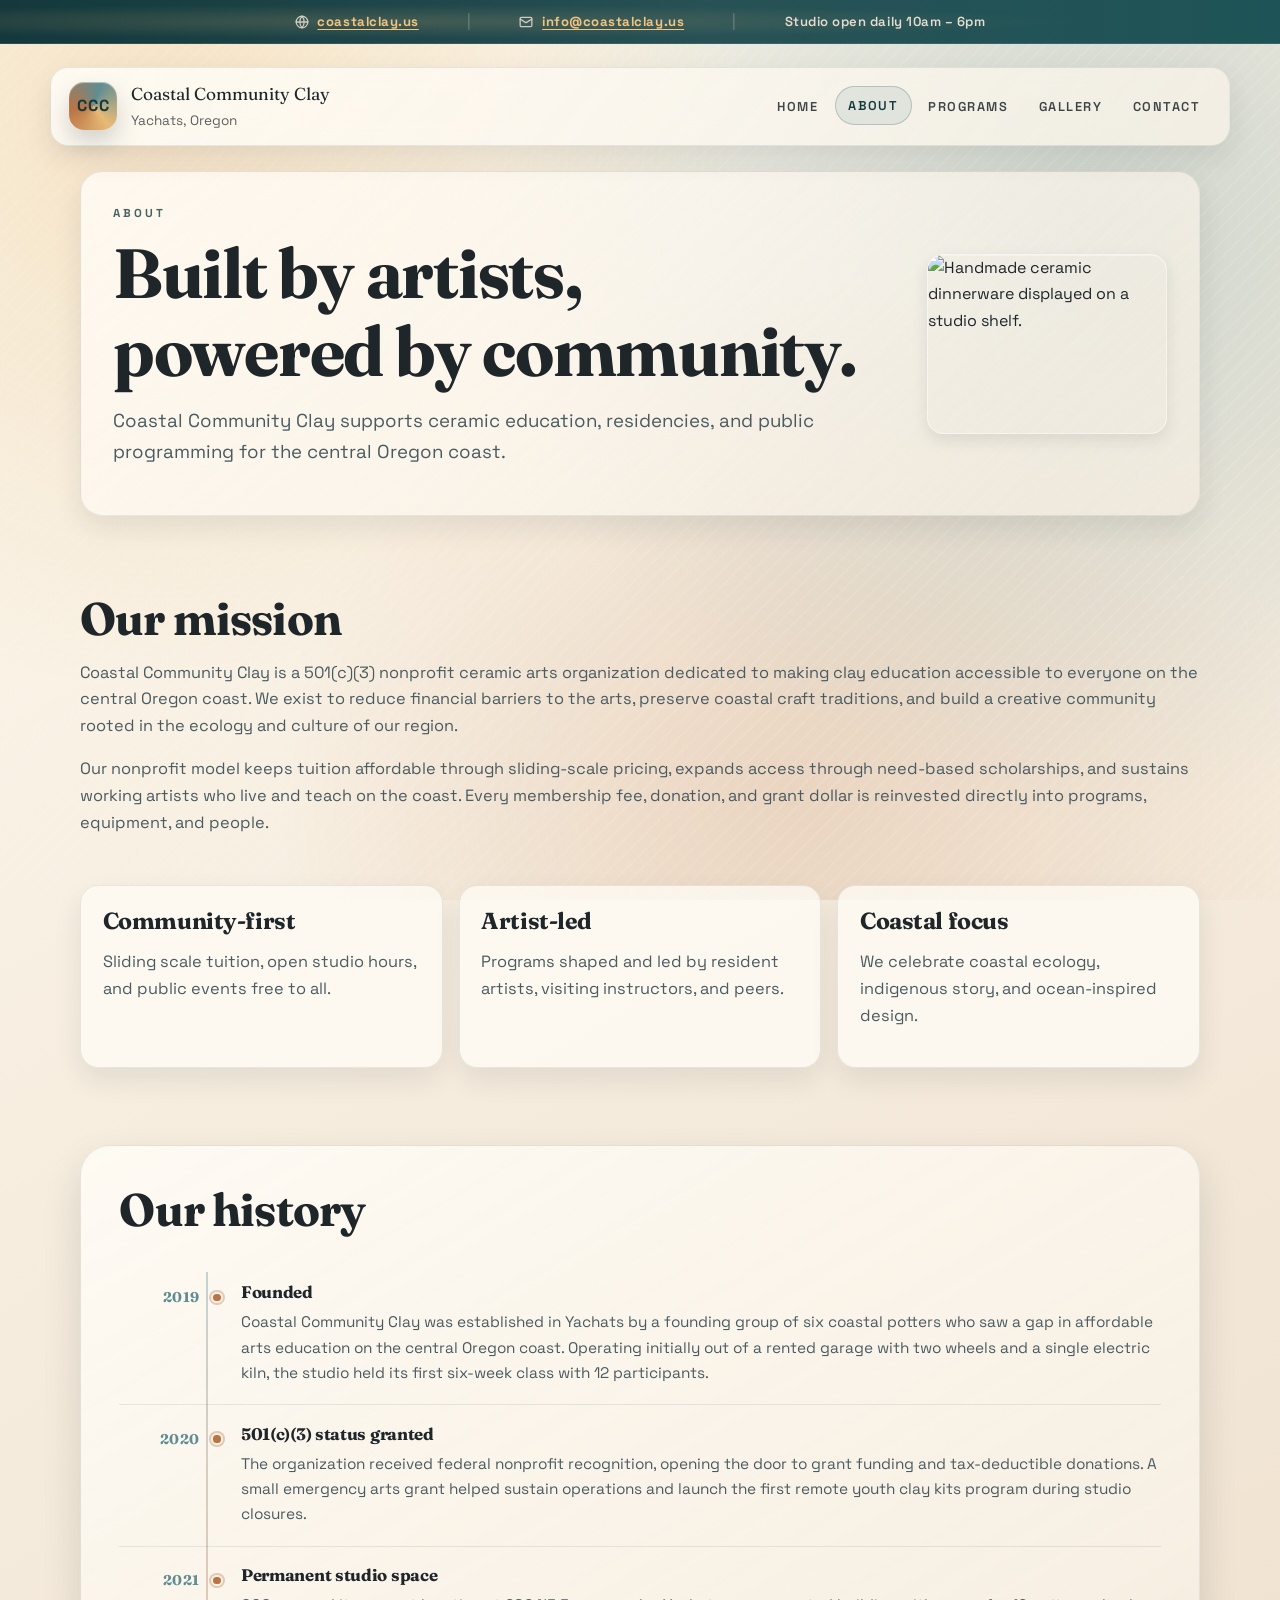
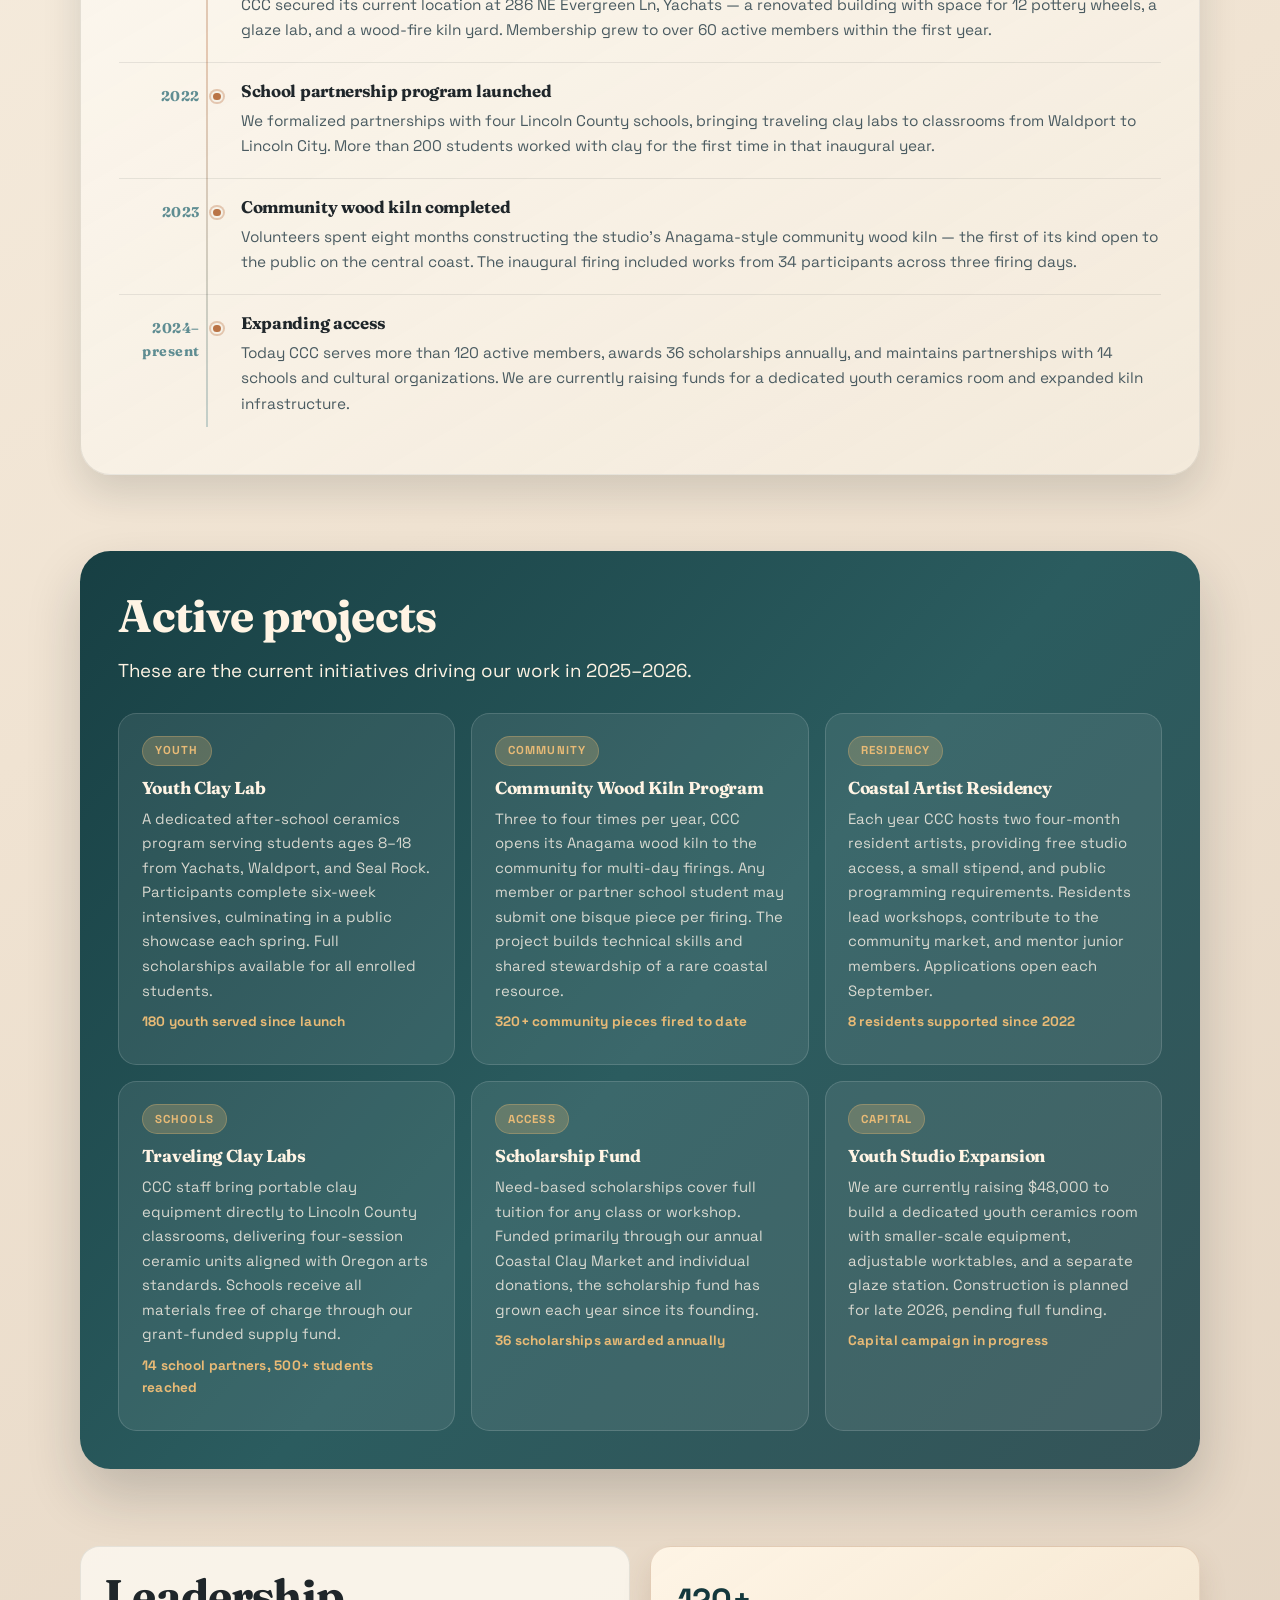
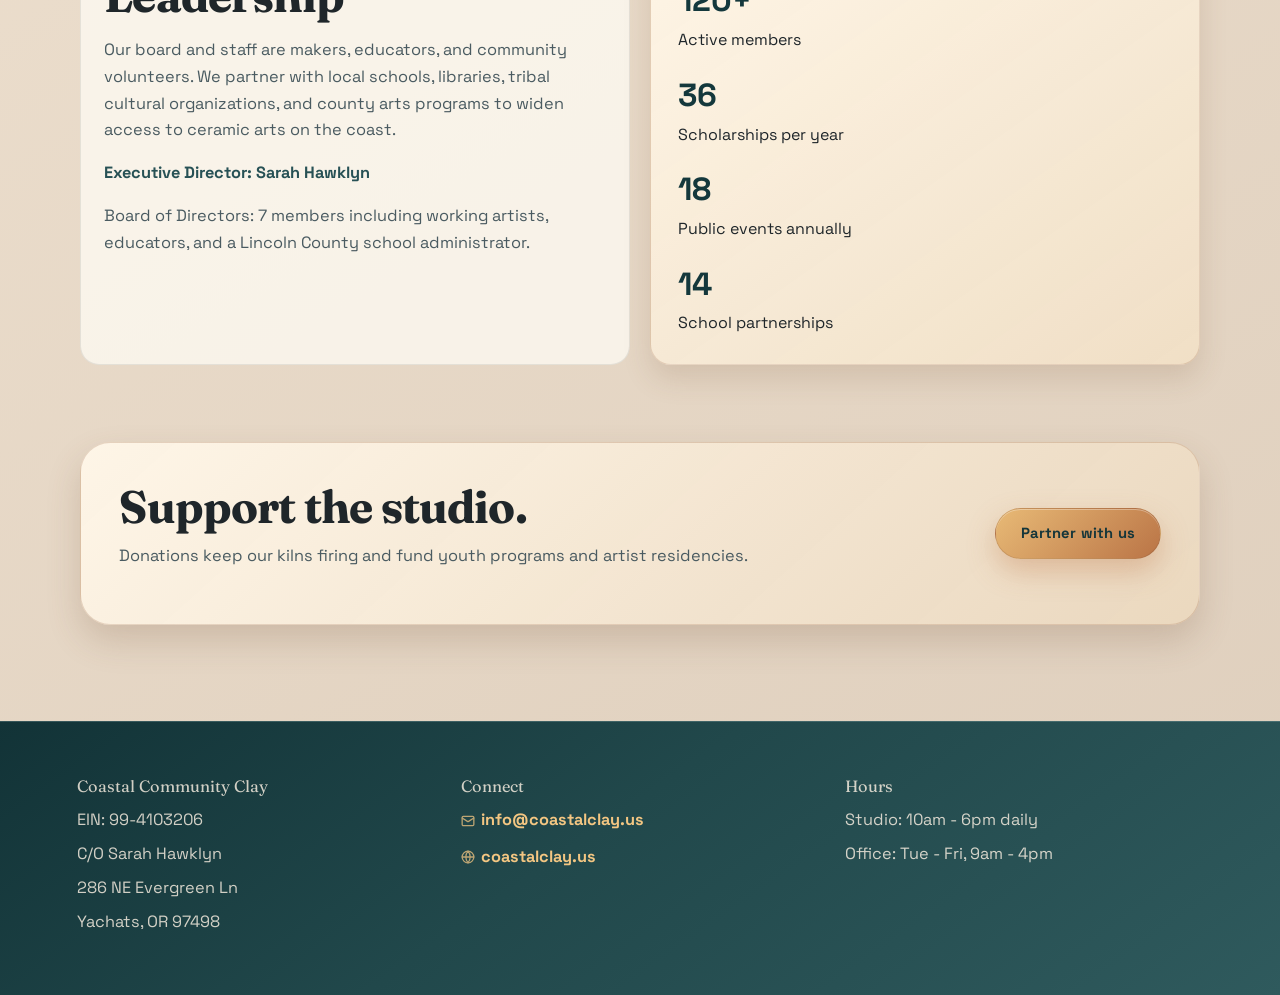
==== commit 9e4e1307: "Add hero illustrations to index, contact, about, gallery, and programs pages for enhanced visual app" ====
--- a/about.html
+++ b/about.html
@@ -60,6 +60,15 @@
             public programming for the central Oregon coast.
           </p>
         </div>
+        <figure class="page-hero-illustration">
+          <img
+            src="https://images.unsplash.com/photo-FdnPUOMTnKk?w=480&h=360&fit=crop&auto=format&q=80"
+            alt="Handmade ceramic dinnerware displayed on a studio shelf."
+            width="480"
+            height="360"
+            loading="lazy"
+          />
+        </figure>
       </section>
 
       <section class="story">
--- a/css/styles.css
+++ b/css/styles.css
@@ -1362,17 +1362,12 @@
 }
 
 .wave-divider {
-  margin: -1.5rem 0;
-  line-height: 0;
-  overflow: hidden;
+  margin: 0;
+  height: 3px;
+  border-radius: var(--radius-pill);
+  background: linear-gradient(90deg, transparent, var(--tide), var(--clay), var(--tide), transparent);
+  opacity: 0.3;
   pointer-events: none;
-}
-
-.wave-divider img {
-  width: 100%;
-  height: auto;
-  display: block;
-  min-height: 48px;
 }
 
 .section-illustration {
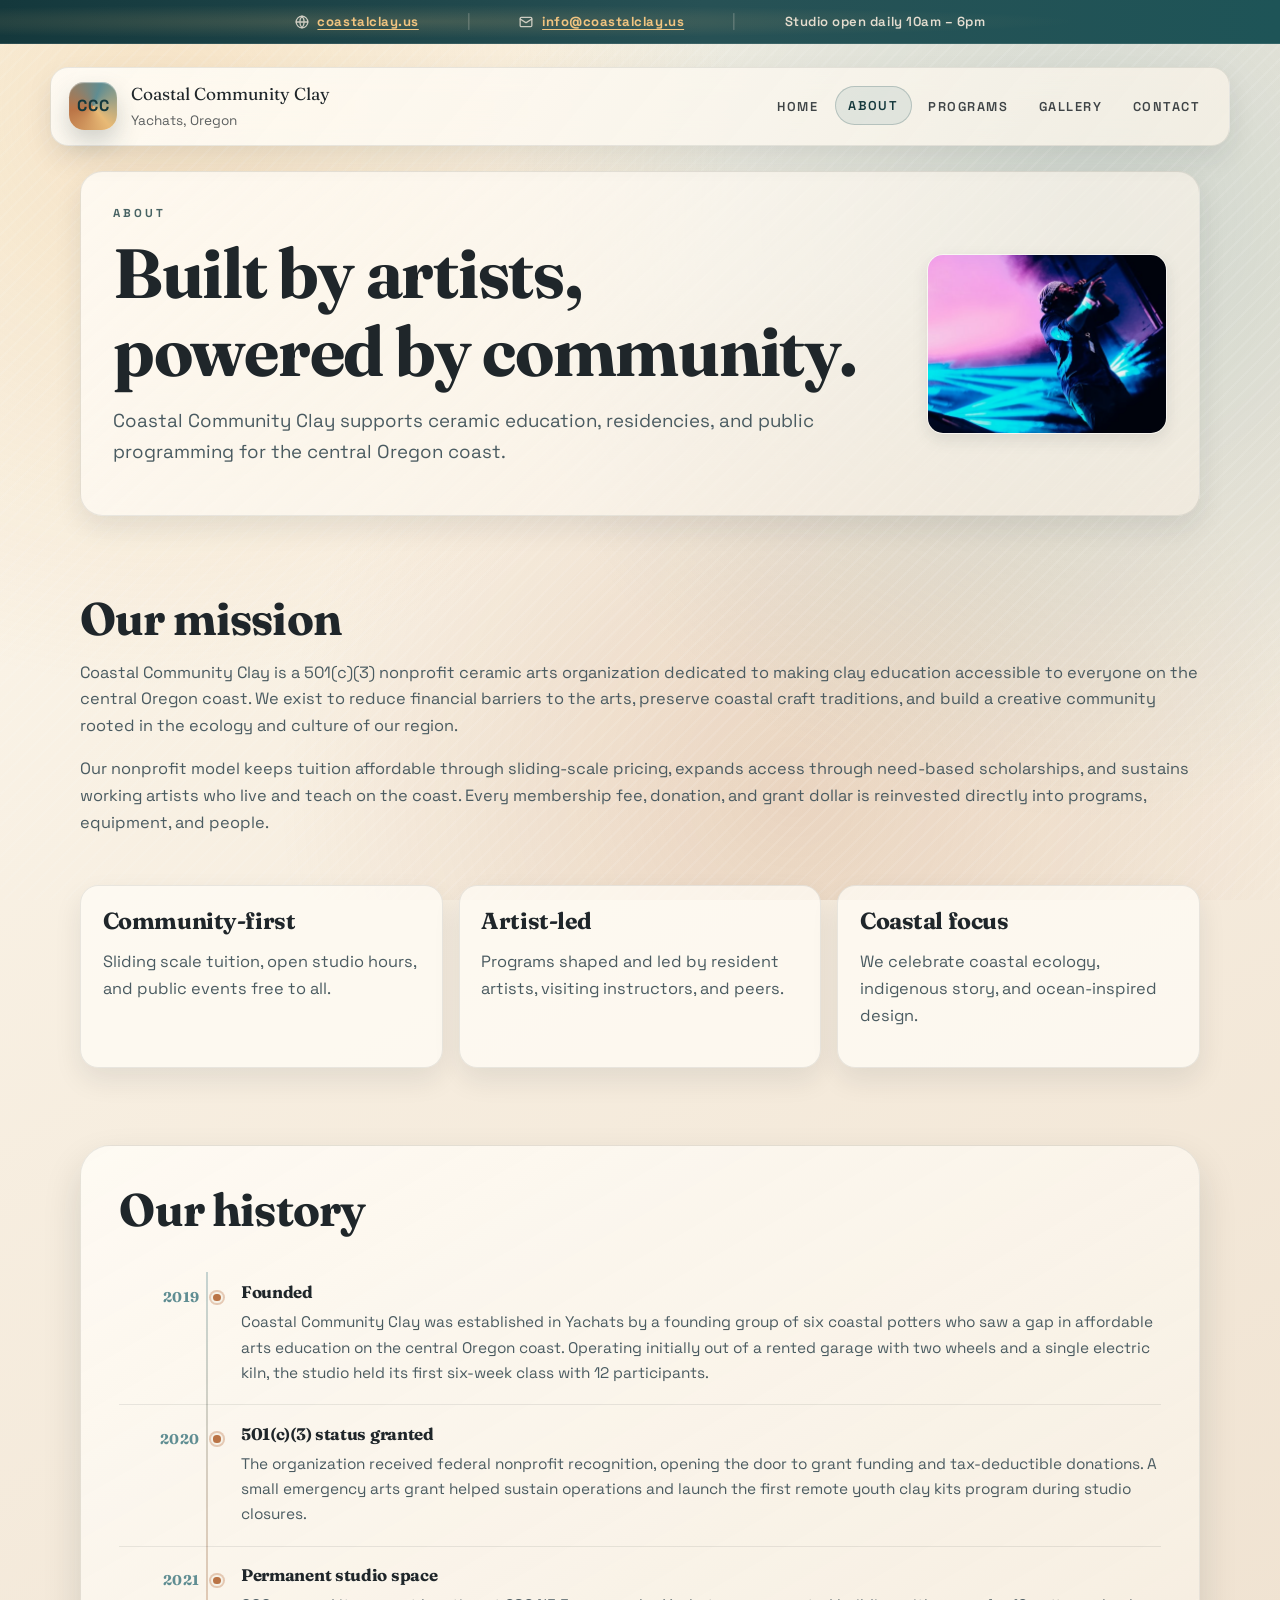
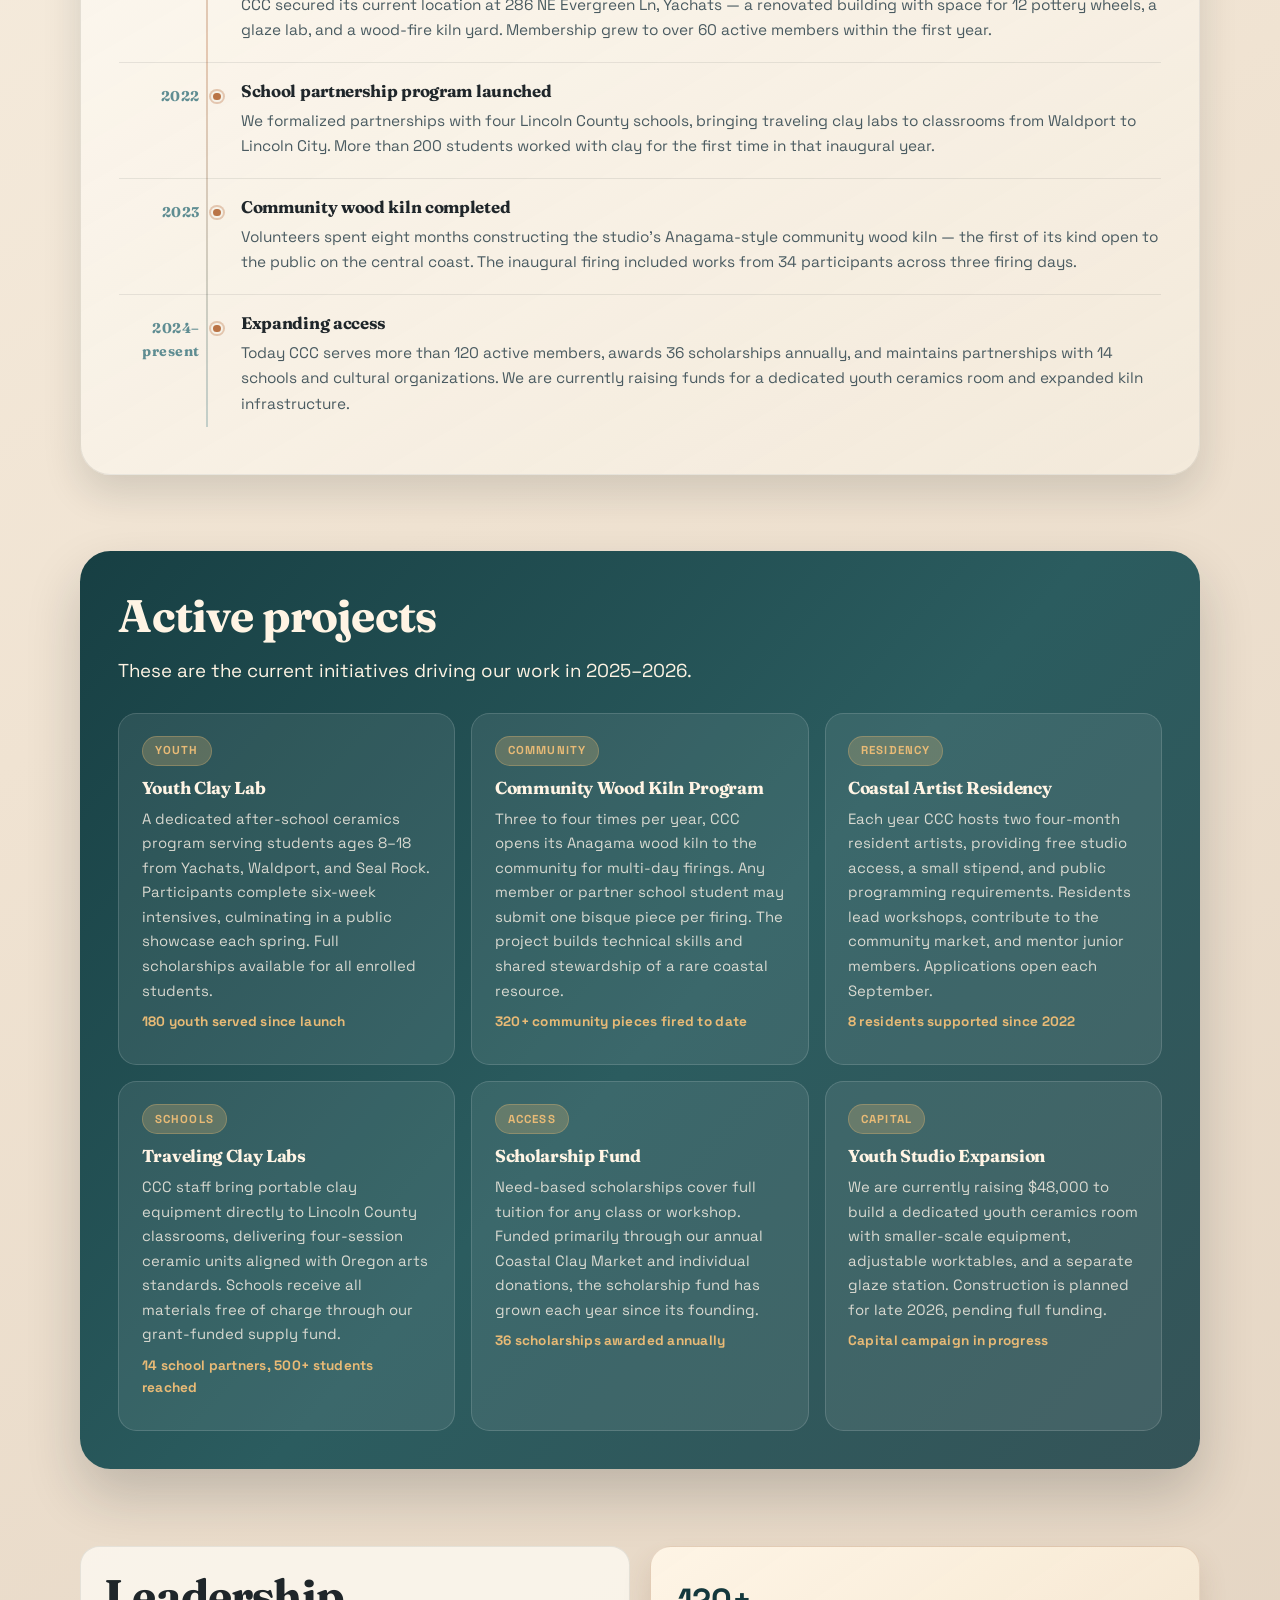
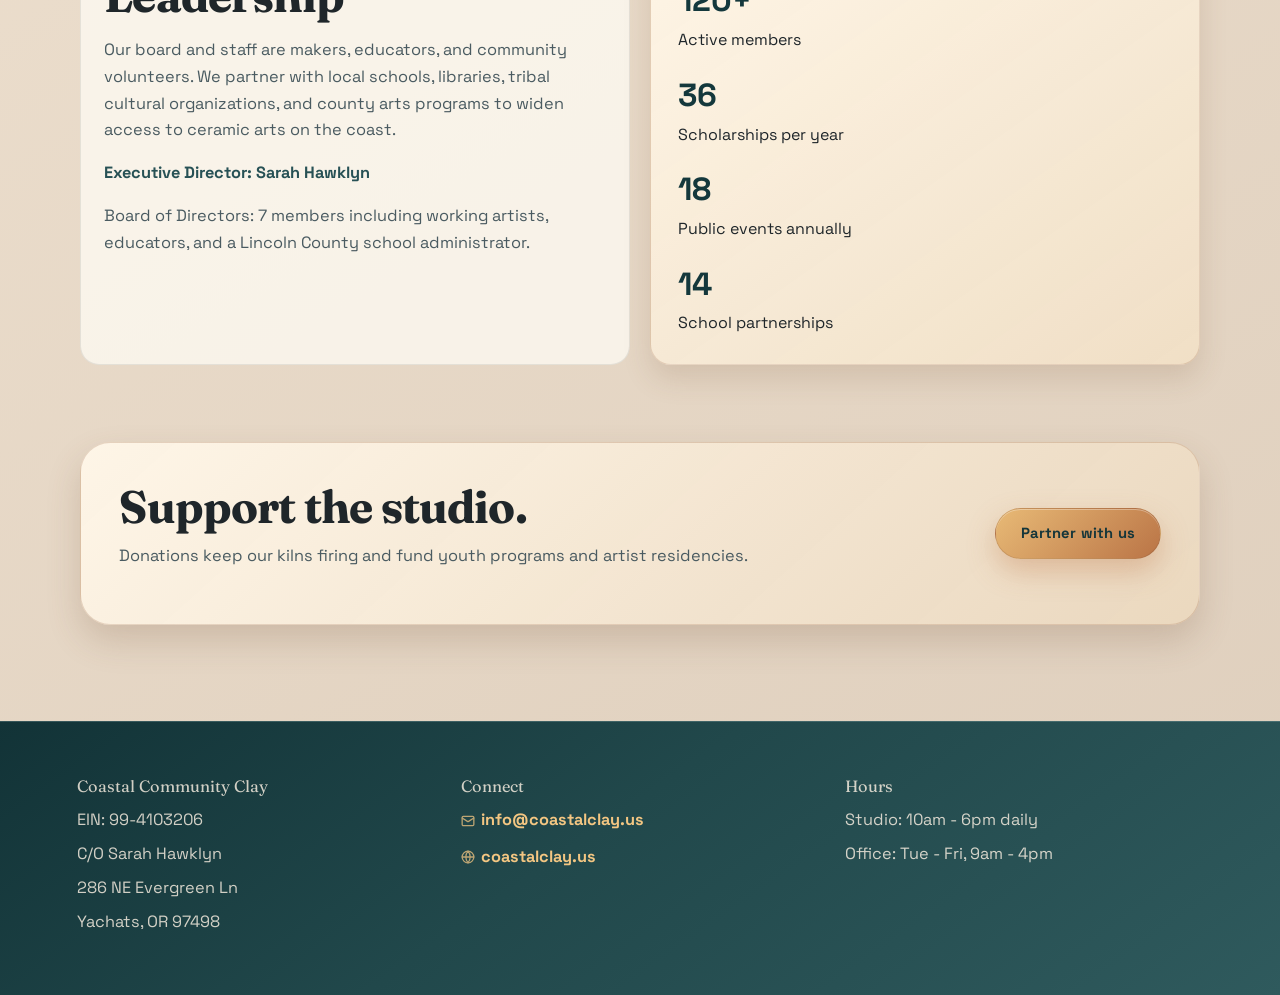
==== commit fa52f157: "Replace Unsplash images with local photos for About, Contact, Gallery, Index, and Programs pages to " ====
--- a/about.html
+++ b/about.html
@@ -62,7 +62,7 @@
         </div>
         <figure class="page-hero-illustration">
           <img
-            src="https://images.unsplash.com/photo-FdnPUOMTnKk?w=480&h=360&fit=crop&auto=format&q=80"
+            src="images/photos/ceramics-shelf.jpg"
             alt="Handmade ceramic dinnerware displayed on a studio shelf."
             width="480"
             height="360"
